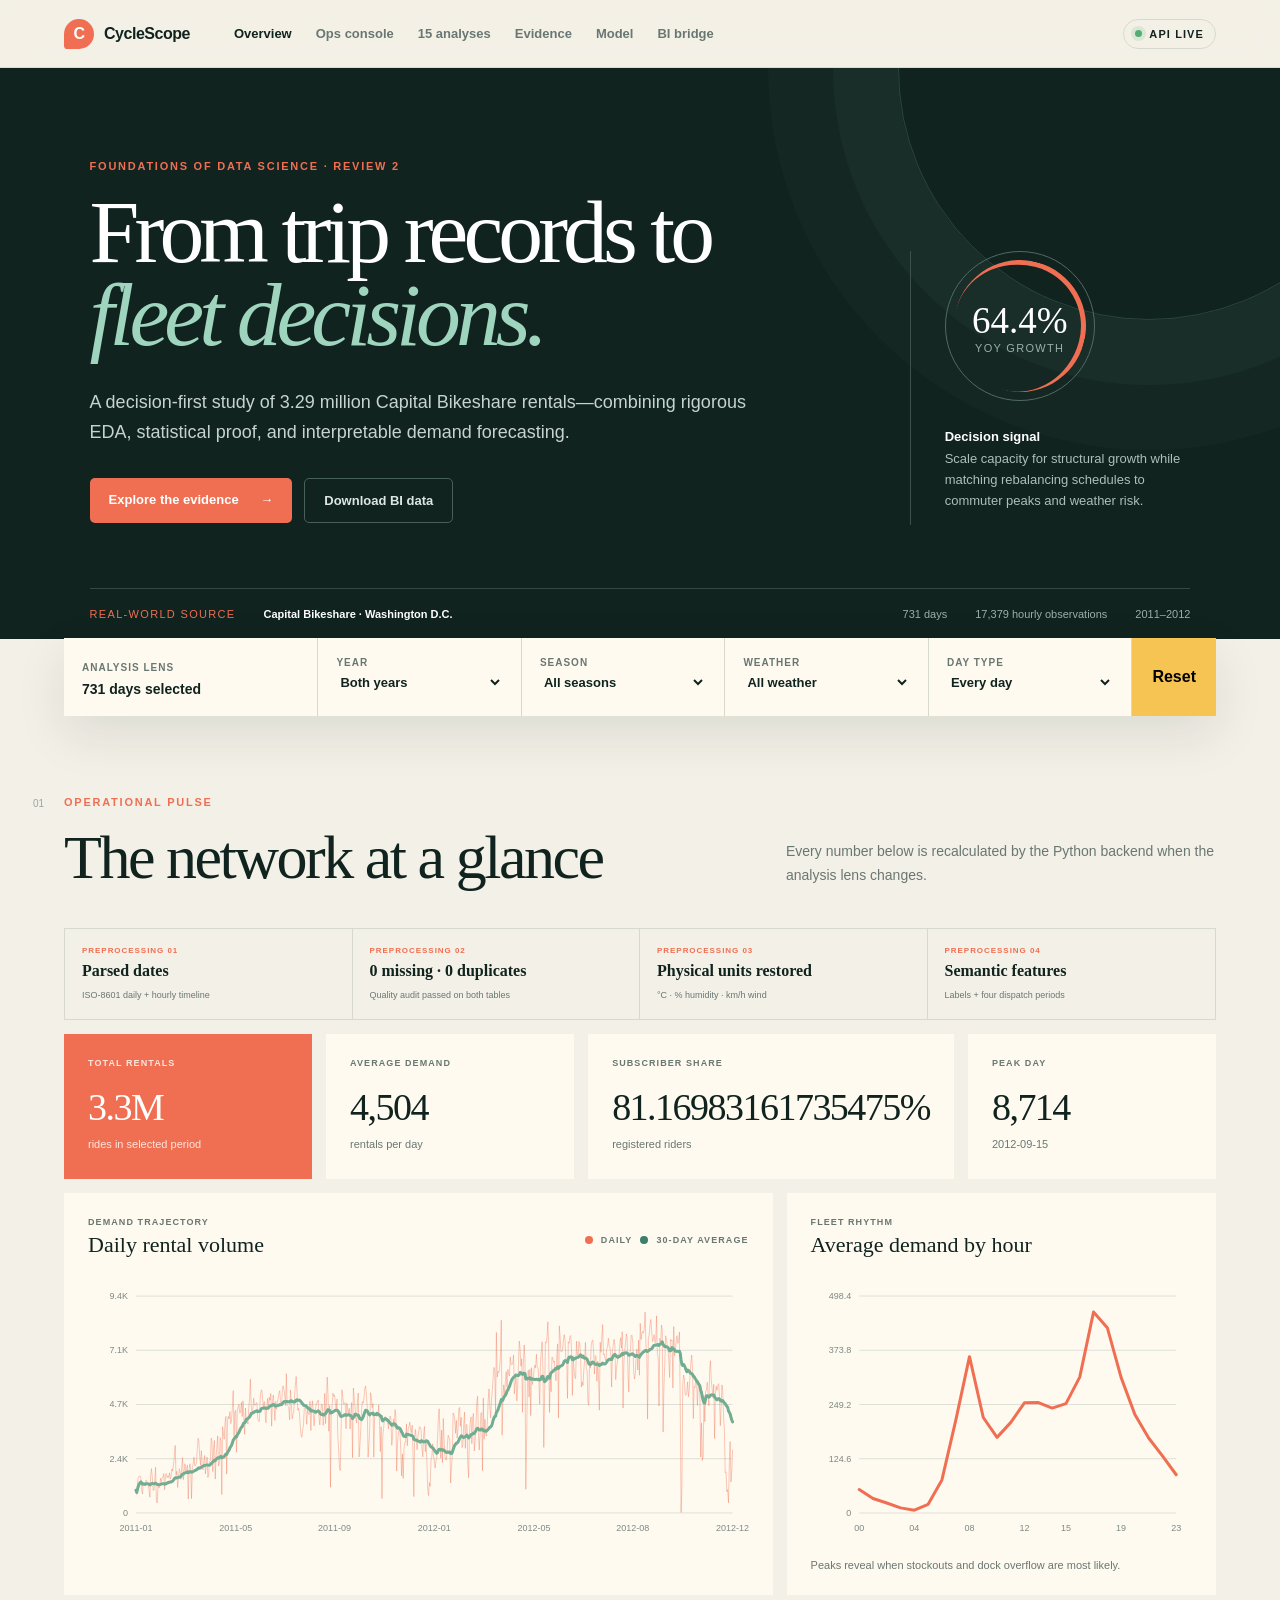
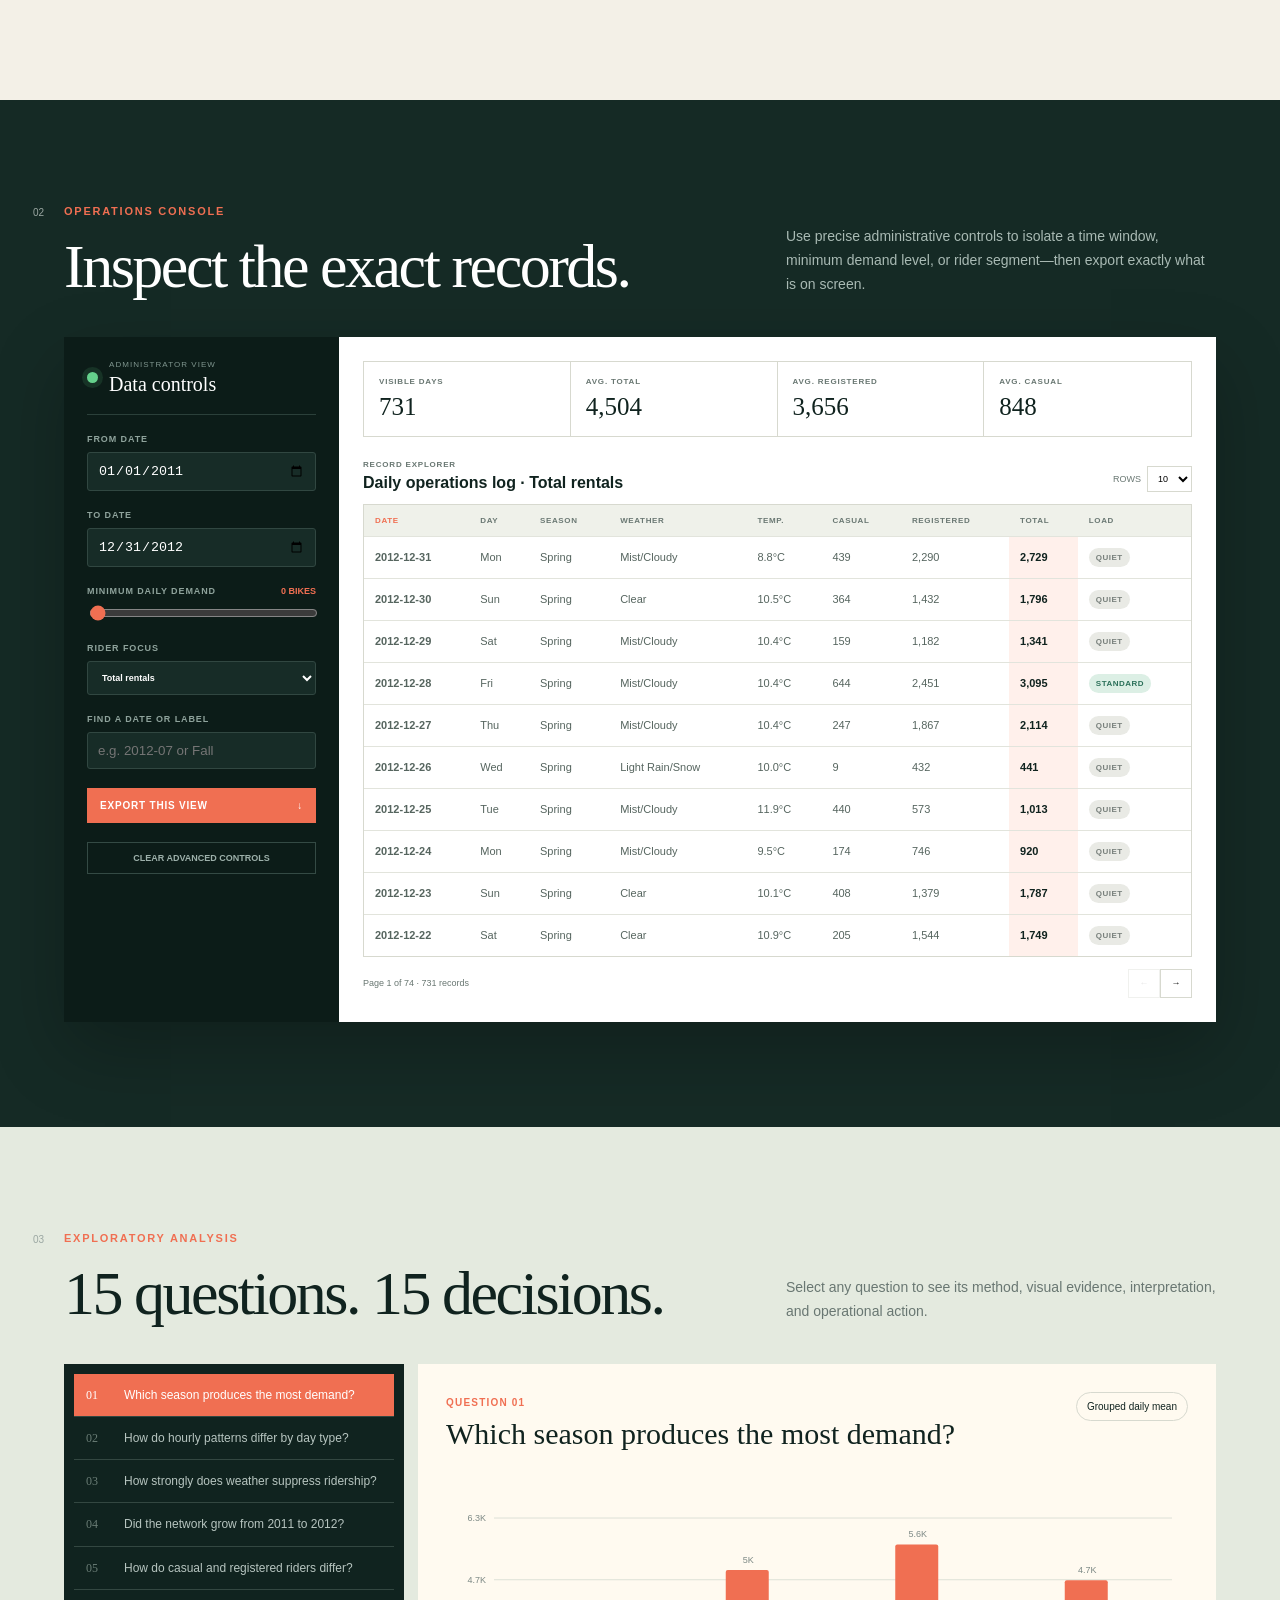
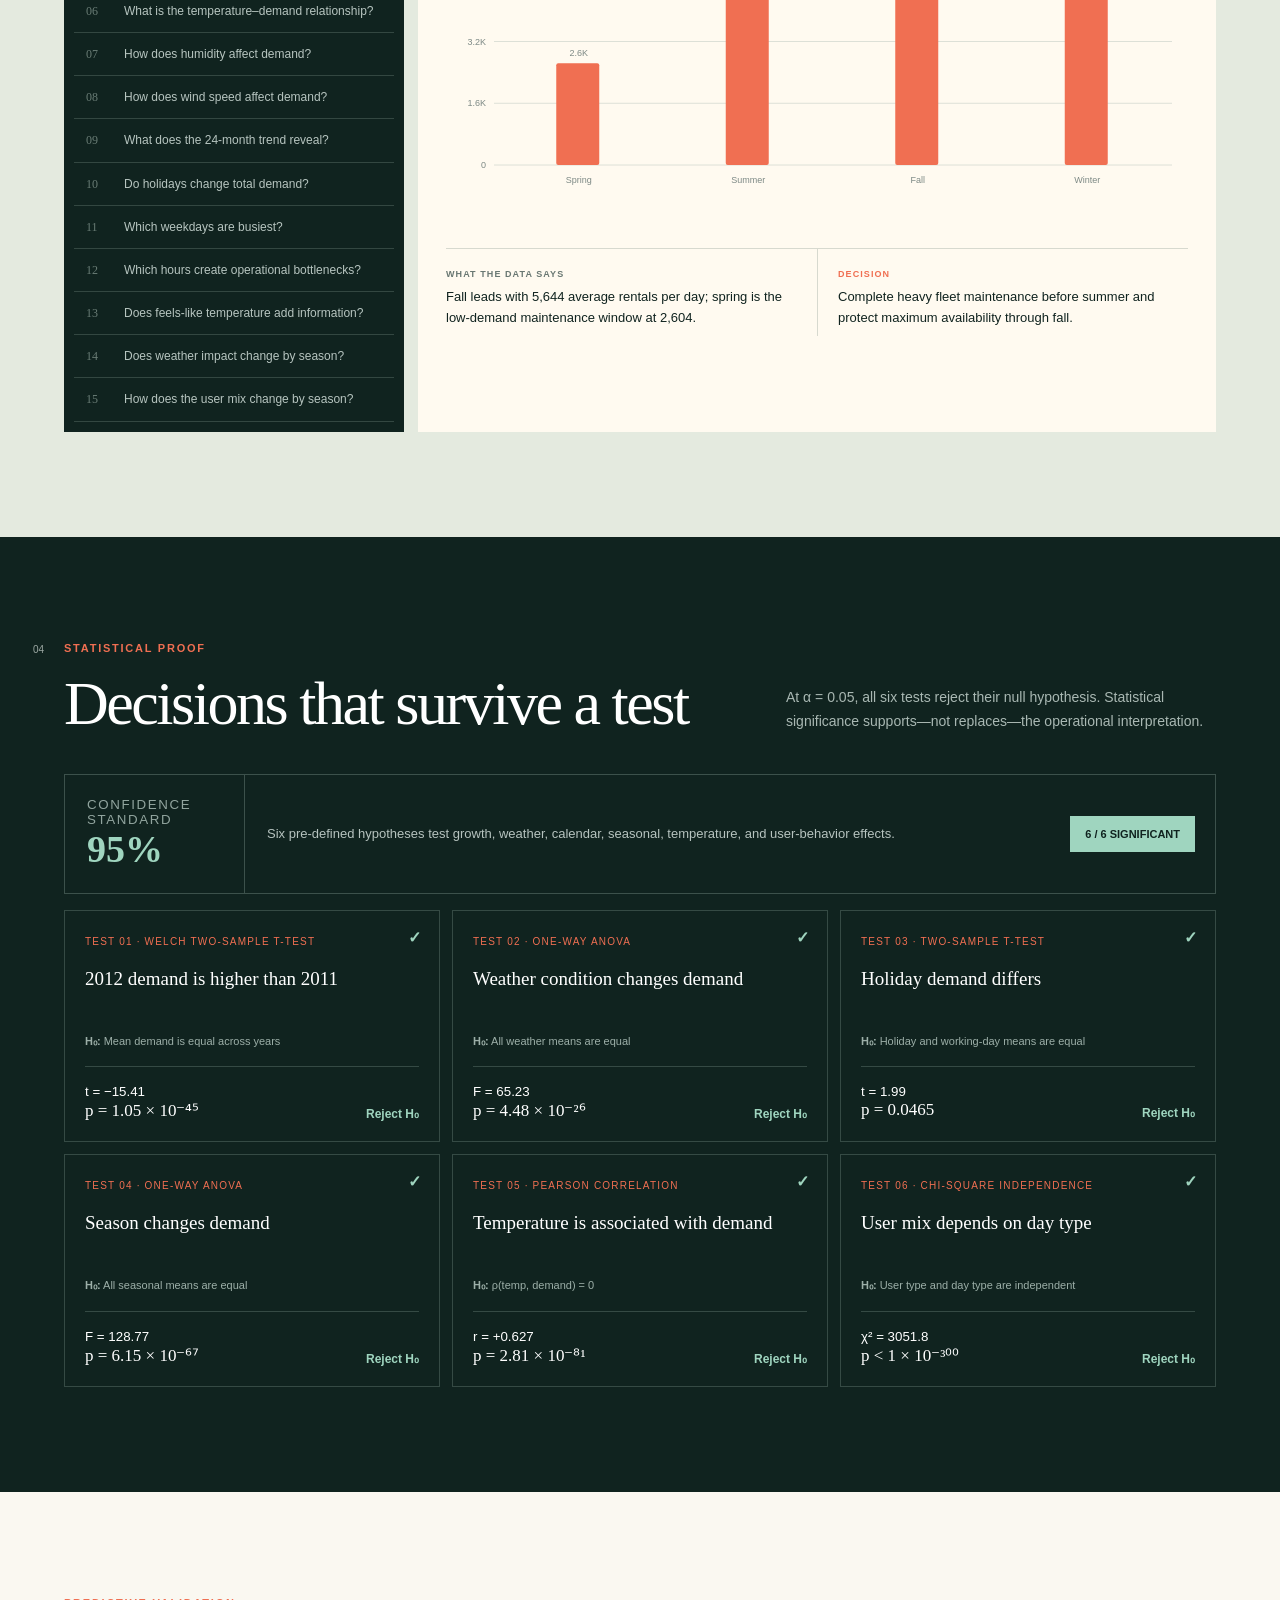
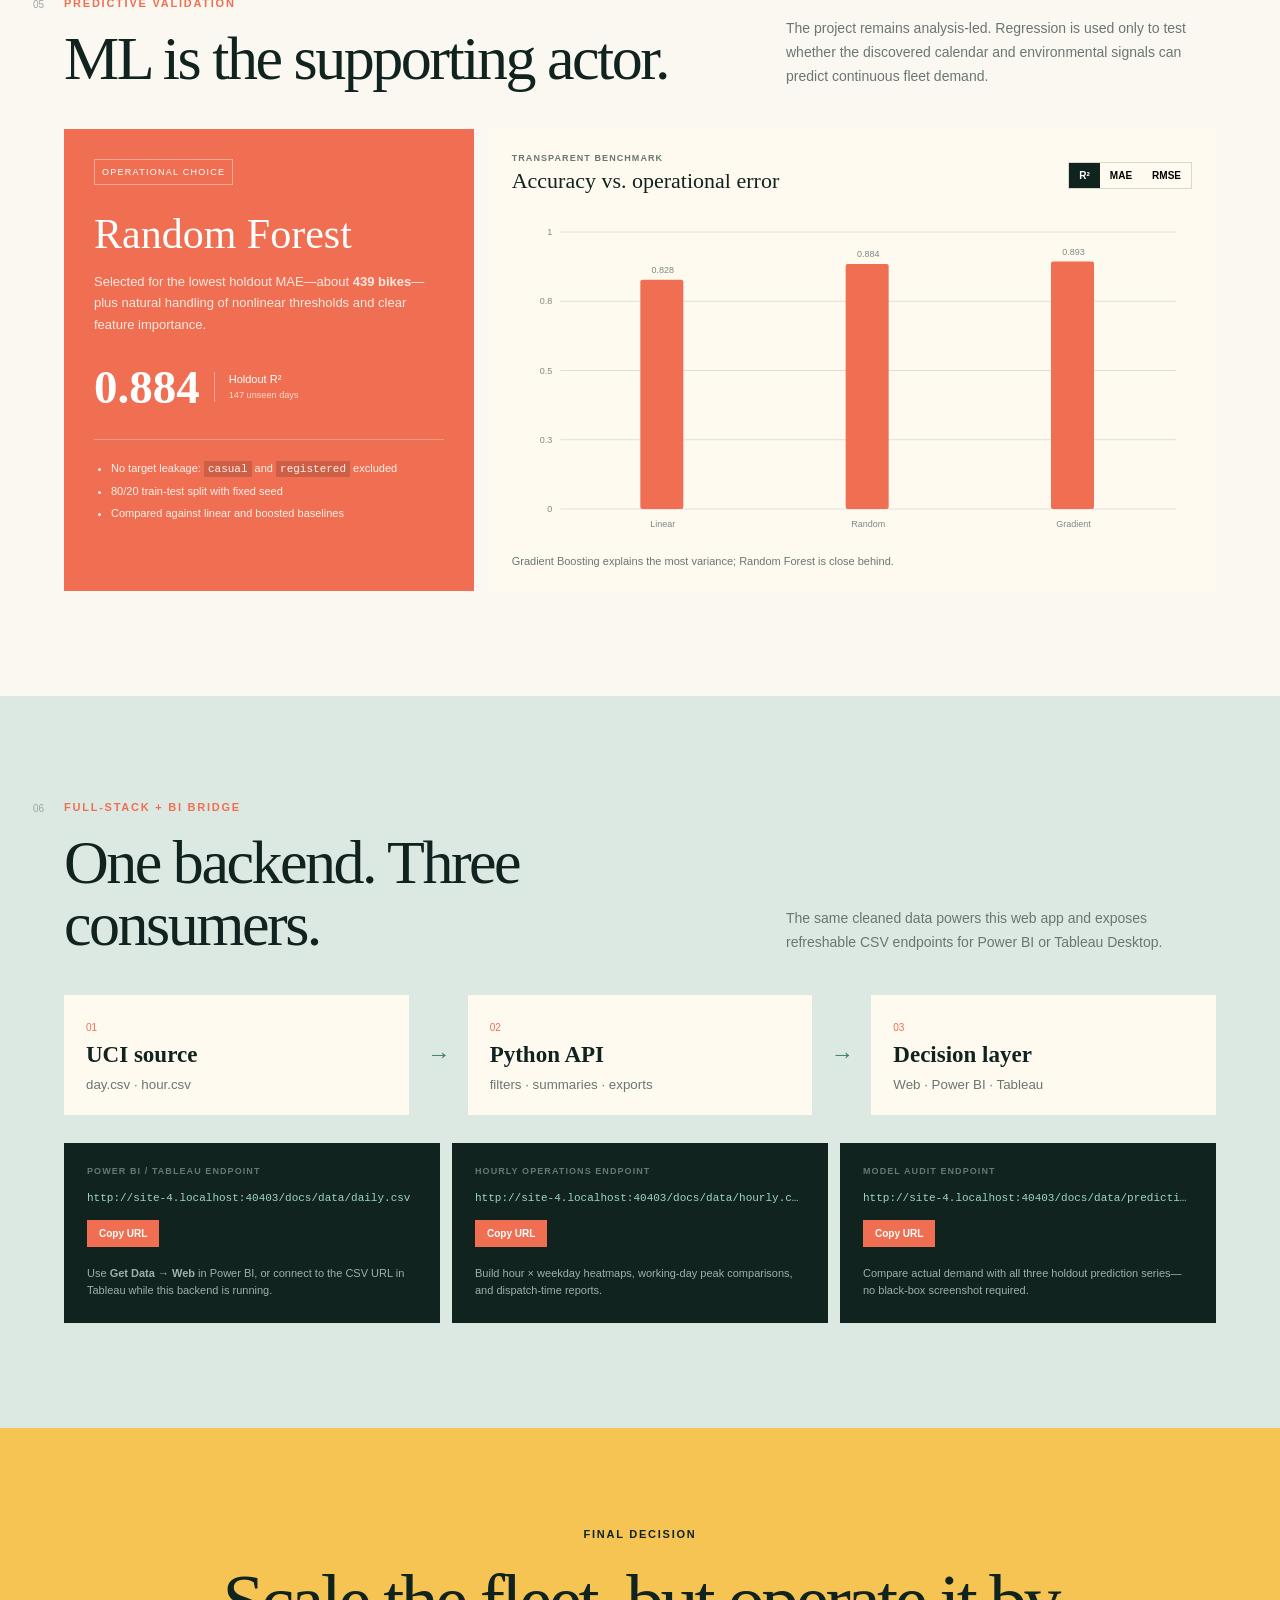
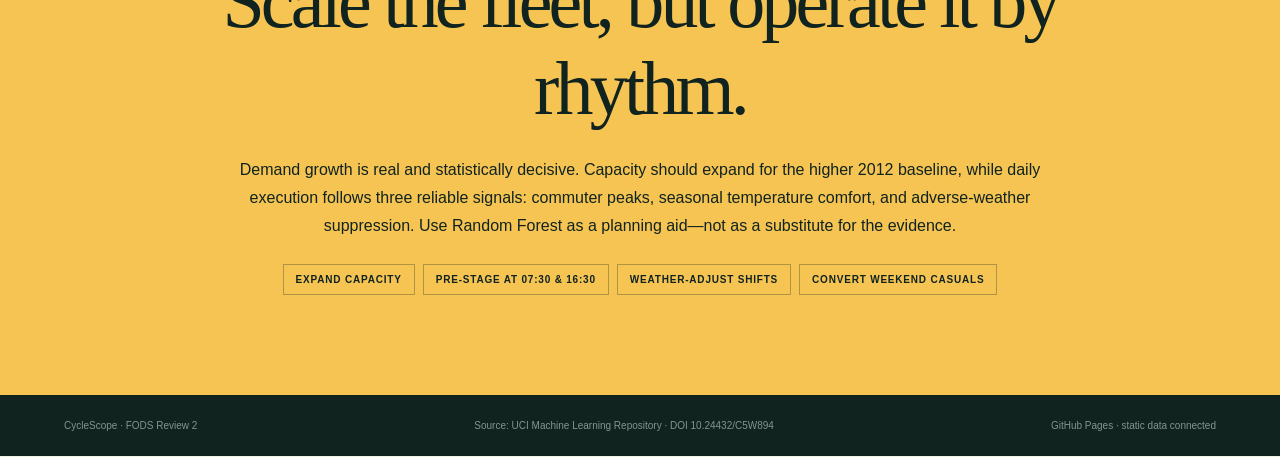
==== docs/index.html @ faa104fd "Add interactive Review 2 analytics dashboard" ====
<!doctype html>
<html lang="en">
<head>
  <meta charset="utf-8">
  <meta name="deployment-mode" content="static">
  <meta name="viewport" content="width=device-width, initial-scale=1">
  <meta name="description" content="Interactive Capital Bikeshare demand case study with EDA, hypothesis tests, ML validation, and BI exports.">
  <title>CycleScope — Bike Demand Intelligence</title>
  <link rel="stylesheet" href="/styles.css">
</head>
<body>
  <header class="topbar">
    <a class="brand" href="#overview" aria-label="CycleScope home"><span class="brand-mark">C</span><span>CycleScope</span></a>
    <nav aria-label="Main navigation">
      <a class="active" href="#overview">Overview</a><a href="#admin">Ops console</a><a href="#analysis">15 analyses</a><a href="#evidence">Evidence</a><a href="#model">Model</a><a href="#bi">BI bridge</a>
    </nav>
    <span class="live-pill"><i></i> API live</span>
  </header>

  <main>
    <section class="hero" id="overview">
      <div class="eyebrow">Foundations of Data Science · Review 2</div>
      <div class="hero-grid">
        <div>
          <h1>From trip records to <em>fleet decisions.</em></h1>
          <p class="lede">A decision-first study of 3.29 million Capital Bikeshare rentals—combining rigorous EDA, statistical proof, and interpretable demand forecasting.</p>
          <div class="hero-actions"><a class="button primary" href="#analysis">Explore the evidence <span>→</span></a><a class="button ghost" id="download-bi" href="/api/bi/daily.csv">Download BI data</a></div>
        </div>
        <div class="hero-proof">
          <div class="proof-ring"><span>64.4%</span><small>YoY growth</small></div>
          <p><b>Decision signal</b><br>Scale capacity for structural growth while matching rebalancing schedules to commuter peaks and weather risk.</p>
        </div>
      </div>
      <div class="source-strip"><span>Real-world source</span><b>Capital Bikeshare · Washington D.C.</b><span>731 days</span><span>17,379 hourly observations</span><span>2011–2012</span></div>
    </section>

    <section class="filter-dock" aria-label="Dashboard filters">
      <div><span class="dock-label">Analysis lens</span><b id="filter-status">All 731 days</b></div>
      <label>Year<select id="year-filter"><option value="all">Both years</option><option>2011</option><option>2012</option></select></label>
      <label>Season<select id="season-filter"><option value="all">All seasons</option><option>Spring</option><option>Summer</option><option>Fall</option><option>Winter</option></select></label>
      <label>Weather<select id="weather-filter"><option value="all">All weather</option><option>Clear</option><option>Mist/Cloudy</option><option>Light Rain/Snow</option></select></label>
      <label>Day type<select id="day-filter"><option value="all">Every day</option><option value="working">Working days</option><option value="off">Weekend / holiday</option></select></label>
      <button class="reset" id="reset-filters">Reset</button>
    </section>

    <section class="section overview-section">
      <div class="section-heading"><div><span class="section-no">01</span><p class="eyebrow">Operational pulse</p><h2>The network at a glance</h2></div><p>Every number below is recalculated by the Python backend when the analysis lens changes.</p></div>
      <div class="quality-strip" aria-label="Preprocessing and data quality">
        <div><span>Preprocessing 01</span><b>Parsed dates</b><small>ISO-8601 daily + hourly timeline</small></div>
        <div><span>Preprocessing 02</span><b>0 missing · 0 duplicates</b><small>Quality audit passed on both tables</small></div>
        <div><span>Preprocessing 03</span><b>Physical units restored</b><small>°C · % humidity · km/h wind</small></div>
        <div><span>Preprocessing 04</span><b>Semantic features</b><small>Labels + four dispatch periods</small></div>
      </div>
      <div class="kpi-grid">
        <article class="kpi accent"><span>Total rentals</span><strong id="kpi-total">—</strong><small>rides in selected period</small></article>
        <article class="kpi"><span>Average demand</span><strong id="kpi-average">—</strong><small>rentals per day</small></article>
        <article class="kpi"><span>Subscriber share</span><strong id="kpi-share">—</strong><small>registered riders</small></article>
        <article class="kpi"><span>Peak day</span><strong id="kpi-peak">—</strong><small id="kpi-peak-date">highest observed volume</small></article>
      </div>
      <div class="chart-grid">
        <article class="panel wide"><div class="panel-head"><div><span>Demand trajectory</span><h3>Daily rental volume</h3></div><span class="legend"><i class="coral"></i> Daily <i class="mint"></i> 30-day average</span></div><div class="chart" id="trend-chart"></div></article>
        <article class="panel"><div class="panel-head"><div><span>Fleet rhythm</span><h3>Average demand by hour</h3></div></div><div class="chart" id="hour-chart"></div><p class="chart-note">Peaks reveal when stockouts and dock overflow are most likely.</p></article>
      </div>
    </section>

    <section class="section admin-section" id="admin">
      <div class="section-heading"><div><span class="section-no">02</span><p class="eyebrow">Operations console</p><h2>Inspect the exact records.</h2></div><p>Use precise administrative controls to isolate a time window, minimum demand level, or rider segment—then export exactly what is on screen.</p></div>
      <div class="admin-shell">
        <aside class="admin-controls">
          <div class="console-title"><span class="console-dot"></span><div><small>Administrator view</small><b>Data controls</b></div></div>
          <label>From date<input type="date" id="date-from" min="2011-01-01" max="2012-12-31" value="2011-01-01"></label>
          <label>To date<input type="date" id="date-to" min="2011-01-01" max="2012-12-31" value="2012-12-31"></label>
          <label>Minimum daily demand <output id="demand-output">0 bikes</output><input type="range" id="demand-min" min="0" max="8500" step="250" value="0"></label>
          <label>Rider focus<select id="rider-focus"><option value="cnt">Total rentals</option><option value="registered">Registered riders</option><option value="casual">Casual riders</option></select></label>
          <label>Find a date or label<input type="search" id="record-search" placeholder="e.g. 2012-07 or Fall"></label>
          <a class="admin-export" id="admin-export" href="/api/bi/daily.csv">Export this view <span>↓</span></a>
          <button class="clear-advanced" id="clear-advanced">Clear advanced controls</button>
        </aside>
        <div class="admin-data">
          <div class="admin-kpis">
            <div><span>Visible days</span><strong id="admin-days">—</strong></div>
            <div><span>Avg. total</span><strong id="admin-total">—</strong></div>
            <div><span>Avg. registered</span><strong id="admin-registered">—</strong></div>
            <div><span>Avg. casual</span><strong id="admin-casual">—</strong></div>
          </div>
          <div class="table-head"><div><span>Record explorer</span><b id="table-caption">Daily operations log</b></div><label>Rows<select id="page-size"><option>10</option><option>20</option><option>50</option></select></label></div>
          <div class="table-wrap"><table><thead><tr><th data-sort="dteday">Date</th><th data-sort="weekday_label">Day</th><th data-sort="season_label">Season</th><th data-sort="weather_label">Weather</th><th data-sort="temp_actual">Temp.</th><th data-sort="casual">Casual</th><th data-sort="registered">Registered</th><th data-sort="cnt">Total</th><th>Load</th></tr></thead><tbody id="records-body"></tbody></table></div>
          <div class="pagination"><span id="page-label">Page 1</span><div><button id="page-prev" aria-label="Previous page">←</button><button id="page-next" aria-label="Next page">→</button></div></div>
        </div>
      </div>
    </section>

    <section class="section analysis-section" id="analysis">
      <div class="section-heading"><div><span class="section-no">03</span><p class="eyebrow">Exploratory analysis</p><h2>15 questions. 15 decisions.</h2></div><p>Select any question to see its method, visual evidence, interpretation, and operational action.</p></div>
      <div class="analysis-workbench">
        <div class="question-list" id="question-list" role="tablist" aria-label="Analysis questions"></div>
        <article class="analysis-canvas">
          <div class="analysis-title"><div><span id="question-number">Question 01</span><h3 id="question-title">—</h3></div><span class="method-pill" id="question-method">Grouped mean</span></div>
          <div class="analysis-chart" id="analysis-chart"></div>
          <div class="interpretation-grid">
            <div><span>What the data says</span><p id="question-finding">—</p></div>
            <div class="decision"><span>Decision</span><p id="question-decision">—</p></div>
          </div>
        </article>
      </div>
    </section>

    <section class="section evidence-section" id="evidence">
      <div class="section-heading"><div><span class="section-no">04</span><p class="eyebrow">Statistical proof</p><h2>Decisions that survive a test</h2></div><p>At α = 0.05, all six tests reject their null hypothesis. Statistical significance supports—not replaces—the operational interpretation.</p></div>
      <div class="evidence-banner"><div><small>Confidence standard</small><strong>95%</strong></div><p>Six pre-defined hypotheses test growth, weather, calendar, seasonal, temperature, and user-behavior effects.</p><span>6 / 6 significant</span></div>
      <div class="test-grid" id="test-grid"></div>
    </section>

    <section class="section model-section" id="model">
      <div class="section-heading"><div><span class="section-no">05</span><p class="eyebrow">Predictive validation</p><h2>ML is the supporting actor.</h2></div><p>The project remains analysis-led. Regression is used only to test whether the discovered calendar and environmental signals can predict continuous fleet demand.</p></div>
      <div class="model-layout">
        <article class="model-choice"><span class="choice-tag">Operational choice</span><h3>Random Forest</h3><p>Selected for the lowest holdout MAE—about <b>439 bikes</b>—plus natural handling of nonlinear thresholds and clear feature importance.</p><div class="model-score"><strong>0.884</strong><span>Holdout R²<br><small>147 unseen days</small></span></div><ul><li>No target leakage: <code>casual</code> and <code>registered</code> excluded</li><li>80/20 train-test split with fixed seed</li><li>Compared against linear and boosted baselines</li></ul></article>
        <article class="panel model-panel"><div class="panel-head"><div><span>Transparent benchmark</span><h3>Accuracy vs. operational error</h3></div><div class="metric-switch"><button class="active" data-metric="r2">R²</button><button data-metric="mae">MAE</button><button data-metric="rmse">RMSE</button></div></div><div class="chart" id="model-chart"></div><p class="chart-note" id="model-note">Gradient Boosting has the highest R²; Random Forest wins on absolute bike-count error.</p></article>
      </div>
    </section>

    <section class="section bi-section" id="bi">
      <div class="section-heading"><div><span class="section-no">06</span><p class="eyebrow">Full-stack + BI bridge</p><h2>One backend. Three consumers.</h2></div><p>The same cleaned data powers this web app and exposes refreshable CSV endpoints for Power BI or Tableau Desktop.</p></div>
      <div class="pipeline" aria-label="Data pipeline"><div><span>01</span><b>UCI source</b><small>day.csv · hour.csv</small></div><i>→</i><div><span>02</span><b>Python API</b><small>filters · summaries · exports</small></div><i>→</i><div><span>03</span><b>Decision layer</b><small>Web · Power BI · Tableau</small></div></div>
      <div class="bi-grid">
        <article><span>Power BI / Tableau endpoint</span><code id="daily-url">http://127.0.0.1:8000/api/bi/daily.csv</code><button class="copy" data-copy="daily-url">Copy URL</button><p>Use <b>Get Data → Web</b> in Power BI, or connect to the CSV URL in Tableau while this backend is running.</p></article>
        <article><span>Hourly operations endpoint</span><code id="hourly-url">http://127.0.0.1:8000/api/bi/hourly.csv</code><button class="copy" data-copy="hourly-url">Copy URL</button><p>Build hour × weekday heatmaps, working-day peak comparisons, and dispatch-time reports.</p></article>
        <article><span>Model audit endpoint</span><code id="model-url">http://127.0.0.1:8000/api/bi/predictions.csv</code><button class="copy" data-copy="model-url">Copy URL</button><p>Compare actual demand with all three holdout prediction series—no black-box screenshot required.</p></article>
      </div>
    </section>

    <section class="conclusion">
      <p class="eyebrow">Final decision</p><h2>Scale the fleet, but operate it by rhythm.</h2><p>Demand growth is real and statistically decisive. Capacity should expand for the higher 2012 baseline, while daily execution follows three reliable signals: commuter peaks, seasonal temperature comfort, and adverse-weather suppression. Use Random Forest as a planning aid—not as a substitute for the evidence.</p><div><span>Expand capacity</span><span>Pre-stage at 07:30 & 16:30</span><span>Weather-adjust shifts</span><span>Convert weekend casuals</span></div>
    </section>
  </main>
  <footer><span>CycleScope · FODS Review 2</span><span>Source: UCI Machine Learning Repository · DOI 10.24432/C5W894</span><span id="footer-status">Backend connected</span></footer>
  <div class="toast" id="toast" role="status">Copied to clipboard</div>
  <script src="/app.js" defer></script>
</body>
</html>
---- styles.css ----
:root{--ink:#10231f;--paper:#f3f0e7;--cream:#fffaf0;--mint:#9fd5bf;--mint-dark:#397f69;--coral:#f06f52;--yellow:#f6c453;--muted:#697772;--line:#d7d9cf;--white:#fff;--shadow:0 18px 50px rgba(16,35,31,.10)}
*{box-sizing:border-box}html{scroll-behavior:smooth}body{margin:0;background:var(--paper);color:var(--ink);font-family:Inter,"Segoe UI",Arial,sans-serif}button,select{font:inherit}a{color:inherit;text-decoration:none}.topbar{height:68px;padding:0 clamp(20px,5vw,80px);display:flex;align-items:center;gap:44px;background:rgba(243,240,231,.92);backdrop-filter:blur(14px);position:sticky;top:0;z-index:30;border-bottom:1px solid rgba(16,35,31,.1)}.brand{display:flex;align-items:center;gap:10px;font-weight:800;letter-spacing:-.03em}.brand-mark{width:30px;height:30px;border-radius:50% 50% 50% 12%;background:var(--coral);color:#fff;display:grid;place-items:center}.topbar nav{display:flex;gap:24px;flex:1}.topbar nav a{font-size:13px;color:var(--muted);font-weight:650}.topbar nav a:hover,.topbar nav a.active{color:var(--ink)}.live-pill{display:flex;align-items:center;gap:7px;padding:8px 11px;border:1px solid var(--line);border-radius:999px;font-size:11px;text-transform:uppercase;letter-spacing:.1em;font-weight:800}.live-pill i{width:7px;height:7px;border-radius:50%;background:#53ad72;box-shadow:0 0 0 4px rgba(83,173,114,.15)}
.hero{background:var(--ink);color:#fff;padding:92px clamp(24px,7vw,110px) 0;overflow:hidden;position:relative}.hero:after{content:"";position:absolute;width:500px;height:500px;border:1px solid rgba(159,213,191,.18);border-radius:50%;right:-120px;top:-250px;box-shadow:0 0 0 65px rgba(159,213,191,.035),0 0 0 130px rgba(159,213,191,.025)}.eyebrow{text-transform:uppercase;letter-spacing:.16em;font-size:11px;font-weight:850;color:var(--coral);margin:0 0 18px}.hero-grid{display:grid;grid-template-columns:minmax(0,1.45fr) minmax(280px,.55fr);gap:80px;align-items:end;position:relative;z-index:1}.hero h1{font-family:Georgia,serif;font-weight:400;font-size:clamp(49px,7vw,92px);line-height:.93;letter-spacing:-.055em;max-width:850px;margin:0}.hero h1 em{color:var(--mint);font-weight:400}.lede{font-size:18px;line-height:1.7;color:#c7d3ce;max-width:680px;margin:30px 0}.hero-actions{display:flex;gap:12px;margin-bottom:65px}.button{padding:14px 19px;border-radius:5px;font-size:13px;font-weight:800}.button.primary{background:var(--coral);color:#fff}.button.primary span{margin-left:18px}.button.ghost{border:1px solid #47605a;color:#dce7e3}.hero-proof{border-left:1px solid #3c514c;padding-left:34px;margin-bottom:63px}.proof-ring{width:150px;height:150px;border-radius:50%;border:1px solid #526a63;display:grid;place-content:center;text-align:center;margin-bottom:25px;position:relative}.proof-ring:after{content:"";inset:8px;position:absolute;border-radius:50%;border-top:5px solid var(--coral);border-right:5px solid var(--coral);transform:rotate(15deg)}.proof-ring span{font-family:Georgia,serif;font-size:37px}.proof-ring small{color:#9bb0a9;font-size:11px;text-transform:uppercase;letter-spacing:.12em}.hero-proof p{font-size:13px;color:#aebeb8;line-height:1.65}.hero-proof b{color:#fff}.source-strip{display:flex;gap:28px;align-items:center;padding:19px 0;border-top:1px solid #344943;font-size:11px;position:relative;z-index:2;color:#9eafa9}.source-strip span:first-child{text-transform:uppercase;letter-spacing:.12em;color:var(--coral)}.source-strip b{color:#fff;margin-right:auto}
.filter-dock{margin:-1px clamp(20px,5vw,80px) 0;display:grid;grid-template-columns:1.25fr repeat(4,1fr) auto;background:var(--cream);box-shadow:var(--shadow);position:relative;z-index:5}.filter-dock>div,.filter-dock label{padding:19px 18px;border-right:1px solid var(--line)}.dock-label,.filter-dock label{font-size:10px;text-transform:uppercase;letter-spacing:.1em;color:var(--muted);font-weight:800}.filter-dock b{display:block;margin-top:6px;font-size:14px}.filter-dock select{display:block;width:100%;border:0;background:transparent;color:var(--ink);font-size:13px;font-weight:700;margin-top:6px;outline:0}.reset{border:0;background:var(--yellow);padding:0 20px;font-weight:800;cursor:pointer}
.section{padding:105px clamp(20px,5vw,80px)}.section-heading{display:flex;align-items:flex-end;justify-content:space-between;gap:30px;margin-bottom:40px}.section-heading>div{position:relative}.section-heading h2{font-family:Georgia,serif;font-weight:400;font-size:clamp(38px,5vw,62px);letter-spacing:-.04em;line-height:1;margin:0}.section-heading>p{max-width:430px;color:var(--muted);font-size:14px;line-height:1.7;margin:0}.section-no{position:absolute;left:-31px;top:2px;font-size:10px;color:#9ba7a2}.overview-section{padding-top:80px}.kpi-grid{display:grid;grid-template-columns:repeat(4,1fr);gap:14px;margin-bottom:14px}.kpi{background:var(--cream);padding:23px;border:1px solid transparent;min-height:145px}.kpi.accent{background:var(--coral);color:#fff}.kpi span,.panel-head span,.interpretation-grid span,.bi-grid article>span{display:block;text-transform:uppercase;letter-spacing:.12em;font-size:9px;font-weight:850;color:var(--muted)}.kpi.accent span,.kpi.accent small{color:#ffe5dd}.kpi strong{display:block;font-family:Georgia,serif;font-size:38px;font-weight:400;letter-spacing:-.04em;margin:17px 0 5px}.kpi small{font-size:11px;color:var(--muted)}.chart-grid{display:grid;grid-template-columns:1.65fr 1fr;gap:14px}.panel{background:var(--cream);padding:24px;min-width:0}.panel-head{display:flex;align-items:center;justify-content:space-between;gap:20px}.panel h3{font-family:Georgia,serif;font-size:22px;font-weight:400;margin:5px 0}.legend{display:flex!important;gap:8px;align-items:center!important;color:var(--muted)}.legend i{width:8px;height:8px;border-radius:50%;display:inline-block}.legend i.coral{background:var(--coral)}.legend i.mint{background:var(--mint-dark)}.chart{height:270px;margin-top:18px}.chart svg,.analysis-chart svg{width:100%;height:100%;overflow:visible}.chart-note{font-size:11px;color:var(--muted);margin:8px 0 0}.axis-text{font-size:9px;fill:#7d8985}.grid-line{stroke:#dde0d7;stroke-width:1}.tip-target{cursor:crosshair}.empty{height:100%;display:grid;place-items:center;color:var(--muted);font-size:13px}
.analysis-section{background:#e4eadf}.analysis-workbench{display:grid;grid-template-columns:340px 1fr;gap:14px}.question-list{background:var(--ink);padding:10px;max-height:690px;overflow:auto}.question-button{width:100%;display:grid;grid-template-columns:30px 1fr;gap:8px;text-align:left;padding:13px 12px;background:transparent;color:#b7c5c0;border:0;border-bottom:1px solid #334741;cursor:pointer;font-size:12px;line-height:1.35}.question-button span{font-family:Georgia,serif;color:#697c75}.question-button.active{background:var(--coral);color:#fff}.question-button.active span{color:#fff}.analysis-canvas{background:var(--cream);padding:28px;min-width:0}.analysis-title{display:flex;justify-content:space-between;gap:20px;align-items:start}.analysis-title>div>span{color:var(--coral);font-size:10px;font-weight:850;text-transform:uppercase;letter-spacing:.12em}.analysis-title h3{font-family:Georgia,serif;font-size:30px;font-weight:400;margin:7px 0;max-width:600px}.method-pill{font-size:10px;border:1px solid var(--line);padding:8px 10px;border-radius:999px;white-space:nowrap}.analysis-chart{height:350px;margin:20px 0}.interpretation-grid{display:grid;grid-template-columns:1fr 1fr;border-top:1px solid var(--line)}.interpretation-grid>div{padding:20px 20px 0 0}.interpretation-grid .decision{border-left:1px solid var(--line);padding-left:20px}.interpretation-grid p{font-size:13px;line-height:1.6;margin:8px 0}.interpretation-grid .decision span{color:var(--coral)}
.evidence-section{background:var(--ink);color:#fff}.evidence-section .section-heading>p{color:#a9b8b3}.evidence-banner{border:1px solid #3c514b;display:grid;grid-template-columns:180px 1fr auto;align-items:center;margin-bottom:16px}.evidence-banner>div{padding:22px;border-right:1px solid #3c514b}.evidence-banner small{display:block;color:#91a49e;text-transform:uppercase;letter-spacing:.12em}.evidence-banner strong{font-family:Georgia,serif;font-size:38px;color:var(--mint)}.evidence-banner p{padding:0 22px;color:#b6c3bf;font-size:13px}.evidence-banner>span{background:var(--mint);color:var(--ink);padding:12px 15px;margin-right:20px;font-size:11px;font-weight:900;text-transform:uppercase}.test-grid{display:grid;grid-template-columns:repeat(3,1fr);gap:12px}.test-card{border:1px solid #354a44;padding:20px;position:relative}.test-card .test-no{color:var(--coral);font-size:10px;text-transform:uppercase;letter-spacing:.12em}.test-card h3{font-family:Georgia,serif;font-weight:400;font-size:19px;min-height:46px}.test-card p{font-size:11px;color:#9cafa8;line-height:1.5}.test-result{display:flex;justify-content:space-between;align-items:end;border-top:1px solid #354a44;padding-top:15px;margin-top:17px}.test-result b{color:var(--mint);font-size:12px}.test-result span{font-family:Georgia,serif;font-size:17px}.test-card:after{content:"✓";position:absolute;right:18px;top:17px;color:var(--mint);font-weight:900}
.model-section{background:#faf8f1}.model-layout{display:grid;grid-template-columns:.72fr 1.28fr;gap:14px}.model-choice{background:var(--coral);color:#fff;padding:30px}.choice-tag{display:inline-block;text-transform:uppercase;font-size:9px;letter-spacing:.14em;border:1px solid rgba(255,255,255,.4);padding:7px}.model-choice h3{font-family:Georgia,serif;font-size:42px;font-weight:400;margin:25px 0 10px}.model-choice p{font-size:13px;line-height:1.65;color:#ffe8e0}.model-score{display:flex;gap:14px;align-items:center;margin:25px 0}.model-score strong{font-family:Georgia,serif;font-size:47px}.model-score span{font-size:11px;line-height:1.4;border-left:1px solid rgba(255,255,255,.4);padding-left:14px}.model-score small{color:#ffd9ce}.model-choice ul{padding:17px 0 0 17px;border-top:1px solid rgba(255,255,255,.28);font-size:11px;line-height:2;color:#fff0eb}.model-choice code{background:rgba(0,0,0,.15);padding:2px 4px}.metric-switch{display:flex;border:1px solid var(--line)}.metric-switch button{border:0;background:transparent;padding:7px 10px;font-size:10px;font-weight:800;cursor:pointer}.metric-switch button.active{background:var(--ink);color:#fff}.model-panel .chart{height:330px}
.bi-section{background:#dce8e2}.pipeline{display:grid;grid-template-columns:1fr auto 1fr auto 1fr;gap:18px;align-items:center;margin:10px 0 28px}.pipeline>div{background:var(--cream);padding:22px}.pipeline span{color:var(--coral);font-size:10px}.pipeline b{display:block;font-family:Georgia,serif;font-size:23px;margin:7px 0}.pipeline small{color:var(--muted)}.pipeline i{font-size:23px;color:var(--mint-dark)}.bi-grid{display:grid;grid-template-columns:repeat(3,1fr);gap:12px}.bi-grid article{background:var(--ink);color:#fff;padding:23px;min-width:0}.bi-grid code{display:block;color:var(--mint);font-size:11px;white-space:nowrap;overflow:hidden;text-overflow:ellipsis;padding:16px 0}.bi-grid .copy{background:var(--coral);border:0;color:#fff;padding:8px 12px;font-size:10px;font-weight:850;cursor:pointer}.bi-grid p{color:#9fb0aa;font-size:11px;line-height:1.6;margin:18px 0 0}.conclusion{padding:100px max(24px,12vw);text-align:center;background:var(--yellow)}.conclusion .eyebrow{color:var(--ink)}.conclusion h2{font-family:Georgia,serif;font-size:clamp(45px,6vw,76px);font-weight:400;letter-spacing:-.05em;margin:0}.conclusion>p:not(.eyebrow){max-width:850px;margin:24px auto;font-size:16px;line-height:1.75}.conclusion div{display:flex;justify-content:center;gap:8px;flex-wrap:wrap}.conclusion div span{border:1px solid rgba(16,35,31,.3);padding:9px 12px;font-size:10px;text-transform:uppercase;font-weight:850;letter-spacing:.08em}footer{background:var(--ink);color:#82968f;padding:25px clamp(20px,5vw,80px);display:flex;justify-content:space-between;font-size:10px}.toast{position:fixed;right:24px;bottom:24px;background:var(--ink);color:#fff;padding:13px 18px;font-size:12px;opacity:0;transform:translateY(10px);transition:.2s;z-index:50}.toast.show{opacity:1;transform:none}
@media(max-width:950px){.topbar nav{display:none}.live-pill{margin-left:auto}.hero-grid,.analysis-workbench,.model-layout{grid-template-columns:1fr}.hero-proof{display:flex;gap:25px;align-items:center}.proof-ring{flex:none}.filter-dock{grid-template-columns:repeat(2,1fr)}.filter-dock>div{grid-column:1/-1}.kpi-grid{grid-template-columns:repeat(2,1fr)}.chart-grid{grid-template-columns:1fr}.question-list{display:flex;overflow:auto;max-height:none}.question-button{min-width:230px}.test-grid,.bi-grid{grid-template-columns:repeat(2,1fr)}}
@media(max-width:620px){.hero{padding-top:65px}.hero-grid{gap:20px}.hero h1{font-size:50px}.hero-proof{display:none}.source-strip{flex-wrap:wrap}.source-strip b{width:100%}.filter-dock{margin:0;grid-template-columns:1fr 1fr}.filter-dock label{padding:14px}.section{padding:75px 18px}.section-heading{display:block}.section-heading>p{margin-top:18px}.section-no{display:none}.kpi-grid,.test-grid,.bi-grid{grid-template-columns:1fr}.chart{height:230px}.analysis-canvas{padding:20px}.analysis-title{display:block}.analysis-chart{height:280px}.interpretation-grid{grid-template-columns:1fr}.interpretation-grid .decision{border-left:0;padding-left:0}.evidence-banner{grid-template-columns:1fr}.evidence-banner>span{margin:15px}.pipeline{grid-template-columns:1fr}.pipeline i{transform:rotate(90deg);text-align:center}footer{flex-direction:column;gap:8px}}
.quality-strip{display:grid;grid-template-columns:repeat(4,1fr);border:1px solid var(--line);margin-bottom:14px}.quality-strip>div{padding:17px;border-right:1px solid var(--line)}.quality-strip>div:last-child{border-right:0}.quality-strip span{display:block;font-size:8px;text-transform:uppercase;letter-spacing:.12em;color:var(--coral);font-weight:900}.quality-strip b{display:block;font-family:Georgia,serif;font-size:16px;margin:7px 0 4px}.quality-strip small{font-size:9px;color:var(--muted)}
@media(max-width:950px){.quality-strip{grid-template-columns:repeat(2,1fr)}}
@media(max-width:620px){.quality-strip{grid-template-columns:1fr}.quality-strip>div{border-right:0;border-bottom:1px solid var(--line)}}
.admin-section{background:#152a25;color:#fff}.admin-section .section-heading>p{color:#a9bab4}.admin-shell{display:grid;grid-template-columns:275px minmax(0,1fr);background:#fff;color:var(--ink);box-shadow:0 28px 70px rgba(0,0,0,.24)}.admin-controls{background:#0c1c18;color:#fff;padding:23px;display:flex;flex-direction:column;gap:19px}.console-title{display:flex;align-items:center;gap:11px;border-bottom:1px solid #2b403a;padding-bottom:18px}.console-dot{width:11px;height:11px;border-radius:50%;background:#65d18c;box-shadow:0 0 0 5px rgba(101,209,140,.12)}.console-title small{display:block;color:#7f958e;text-transform:uppercase;letter-spacing:.13em;font-size:8px}.console-title b{display:block;margin-top:4px;font-family:Georgia,serif;font-size:20px;font-weight:400}.admin-controls label{font-size:9px;text-transform:uppercase;letter-spacing:.1em;color:#8fa39c;font-weight:800}.admin-controls input,.admin-controls select{display:block;width:100%;margin-top:8px;background:#172c27;color:#fff;border:1px solid #314741;border-radius:3px;padding:10px;outline:0}.admin-controls input:focus,.admin-controls select:focus{border-color:var(--mint)}.admin-controls input[type=range]{padding:0;accent-color:var(--coral)}.admin-controls output{float:right;color:var(--coral);letter-spacing:0}.admin-export{background:var(--coral);padding:12px 13px;font-size:10px;font-weight:900;text-transform:uppercase;letter-spacing:.08em;display:flex;justify-content:space-between}.clear-advanced{background:transparent;border:1px solid #344a44;color:#9db0aa;padding:10px;font-size:9px;text-transform:uppercase;font-weight:800;cursor:pointer}.admin-data{padding:24px;min-width:0}.admin-kpis{display:grid;grid-template-columns:repeat(4,1fr);border:1px solid var(--line)}.admin-kpis>div{padding:15px;border-right:1px solid var(--line)}.admin-kpis>div:last-child{border-right:0}.admin-kpis span,.table-head span{display:block;text-transform:uppercase;letter-spacing:.1em;font-size:8px;color:var(--muted);font-weight:900}.admin-kpis strong{display:block;font-family:Georgia,serif;font-size:25px;font-weight:400;margin-top:7px}.table-head{display:flex;justify-content:space-between;align-items:end;padding:23px 0 12px}.table-head b{display:block;margin-top:5px}.table-head label{font-size:9px;text-transform:uppercase;color:var(--muted)}.table-head select{margin-left:6px;border:1px solid var(--line);background:#fff;padding:6px}.table-wrap{overflow:auto;border:1px solid var(--line)}table{width:100%;border-collapse:collapse;white-space:nowrap;font-size:11px}th{text-align:left;background:#eff1ea;color:#6a7873;text-transform:uppercase;font-size:8px;letter-spacing:.08em;padding:11px;cursor:pointer}th.sorted{color:var(--coral)}td{padding:11px;border-top:1px solid #e2e4dc;color:#56655f}tbody tr:hover{background:#fff9ed}td.focus-col{background:#fff0eb;color:var(--ink)}.load{display:inline-block;padding:5px 7px;border-radius:99px;font-size:8px;text-transform:uppercase;font-weight:900;letter-spacing:.06em}.load.surge{background:#ffe0d8;color:#b9452d}.load.normal{background:#dcefe5;color:#2c715a}.load.quiet{background:#e9eae5;color:#78807c}.no-records{text-align:center;padding:35px}.pagination{display:flex;align-items:center;justify-content:space-between;padding-top:12px;font-size:9px;color:var(--muted)}.pagination button{border:1px solid var(--line);background:#fff;width:32px;height:29px;cursor:pointer}.pagination button:disabled{opacity:.35;cursor:not-allowed}
@media(max-width:950px){.admin-shell{grid-template-columns:1fr}.admin-controls{display:grid;grid-template-columns:repeat(2,1fr)}.console-title,.admin-export,.clear-advanced{grid-column:1/-1}}
@media(max-width:620px){.admin-controls{grid-template-columns:1fr}.admin-kpis{grid-template-columns:repeat(2,1fr)}.admin-kpis>div:nth-child(2){border-right:0}.admin-data{padding:15px}}
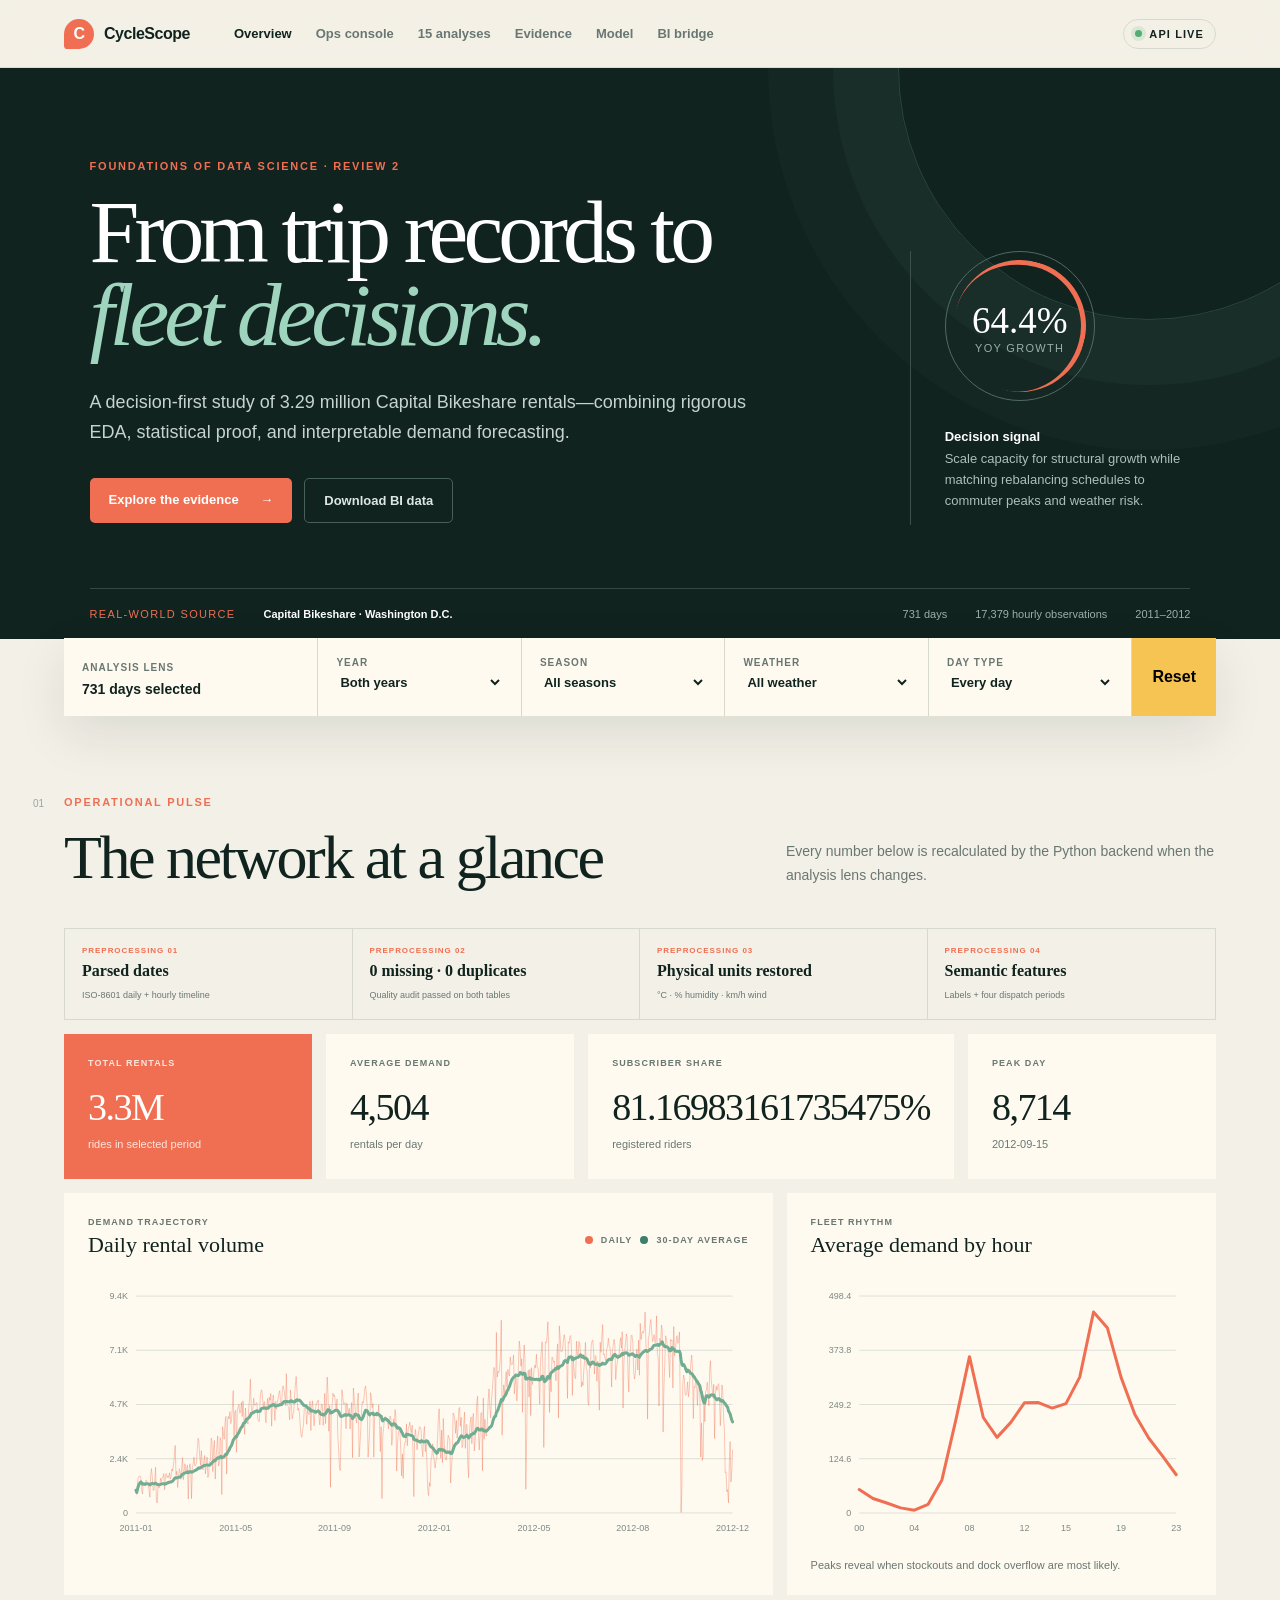
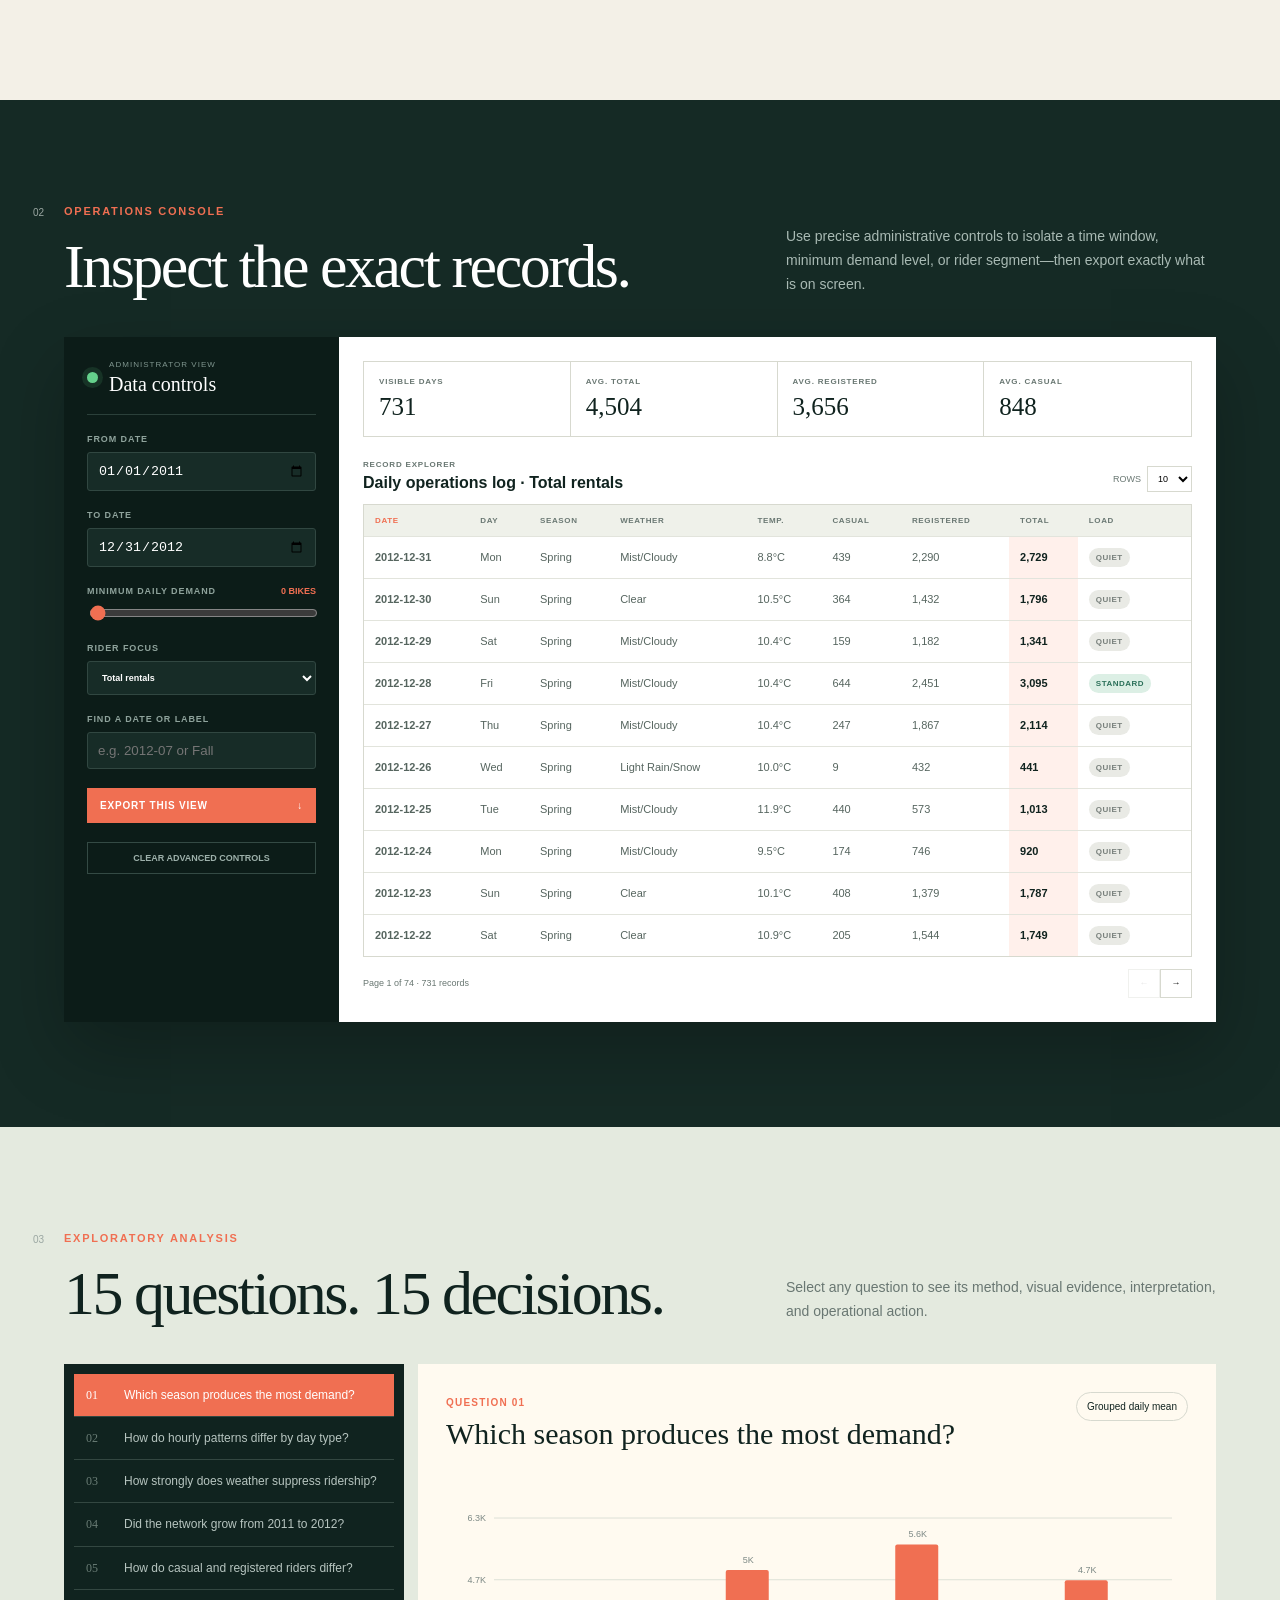
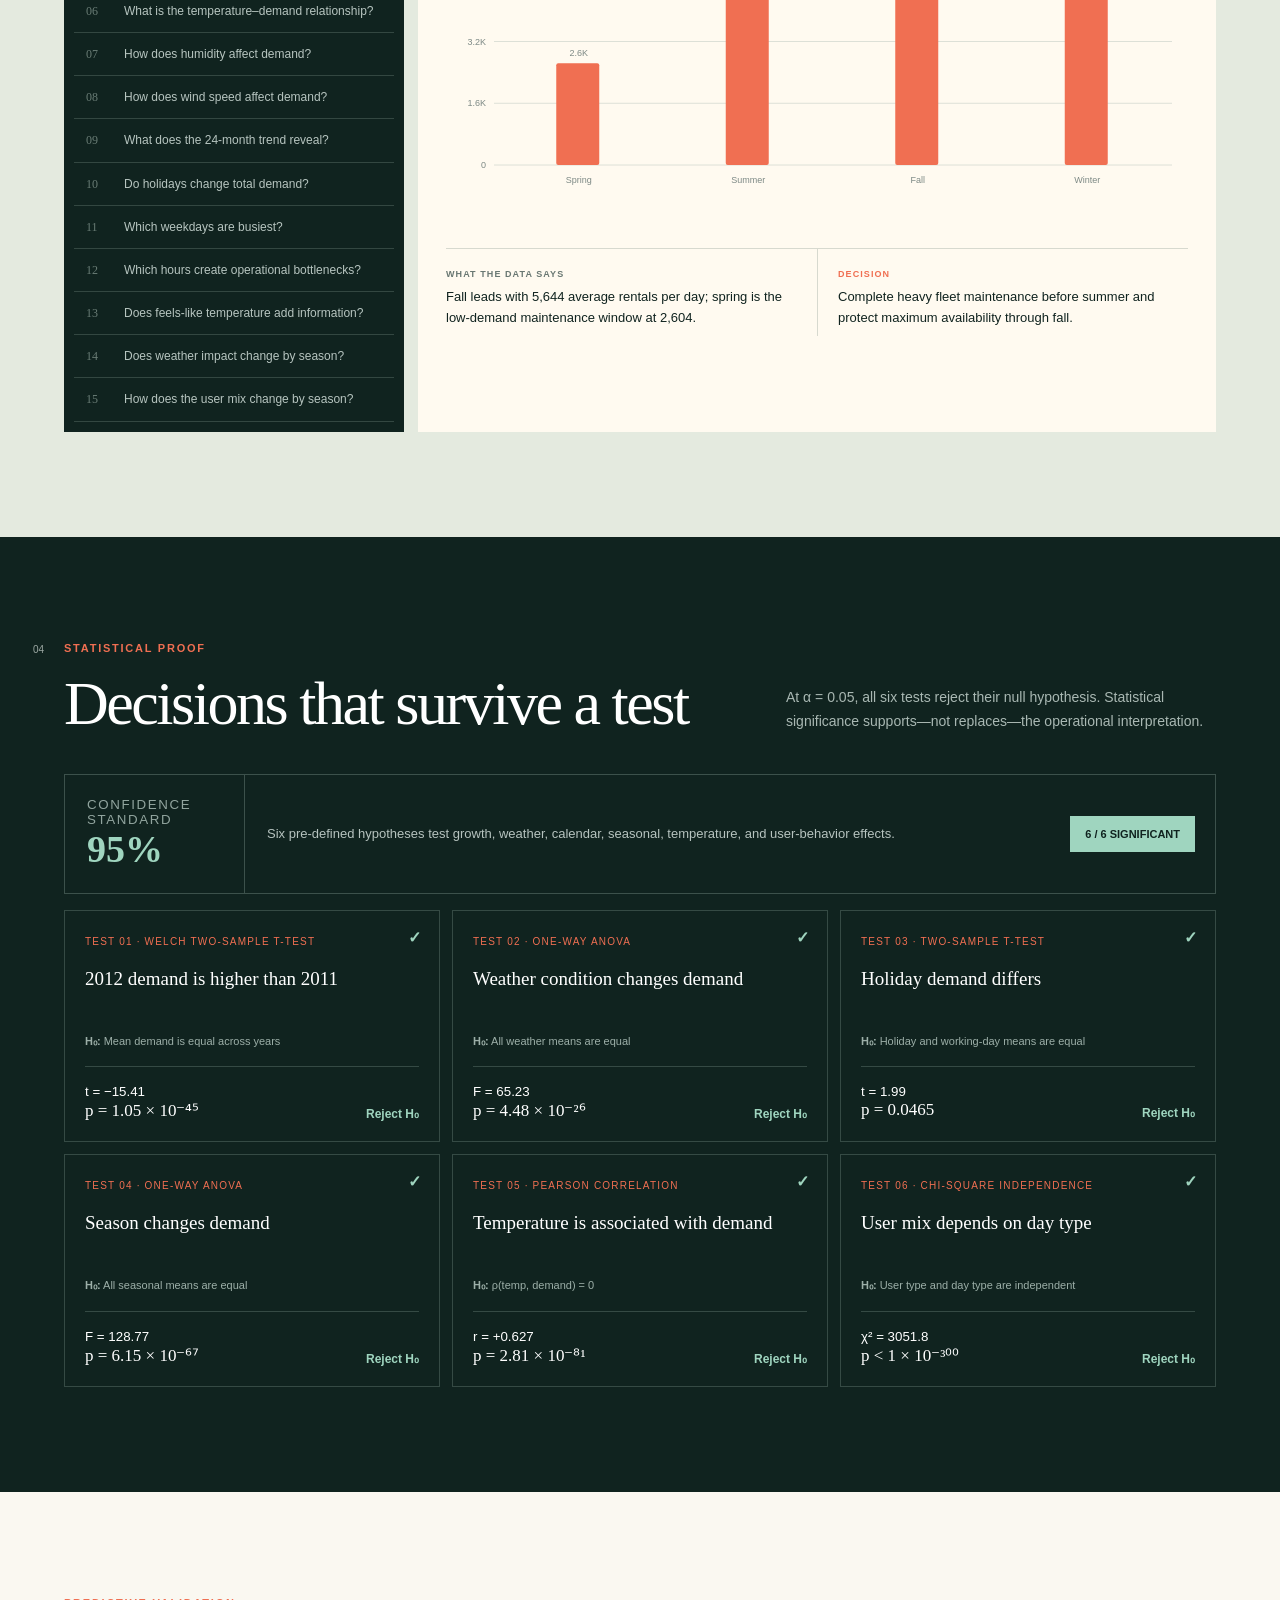
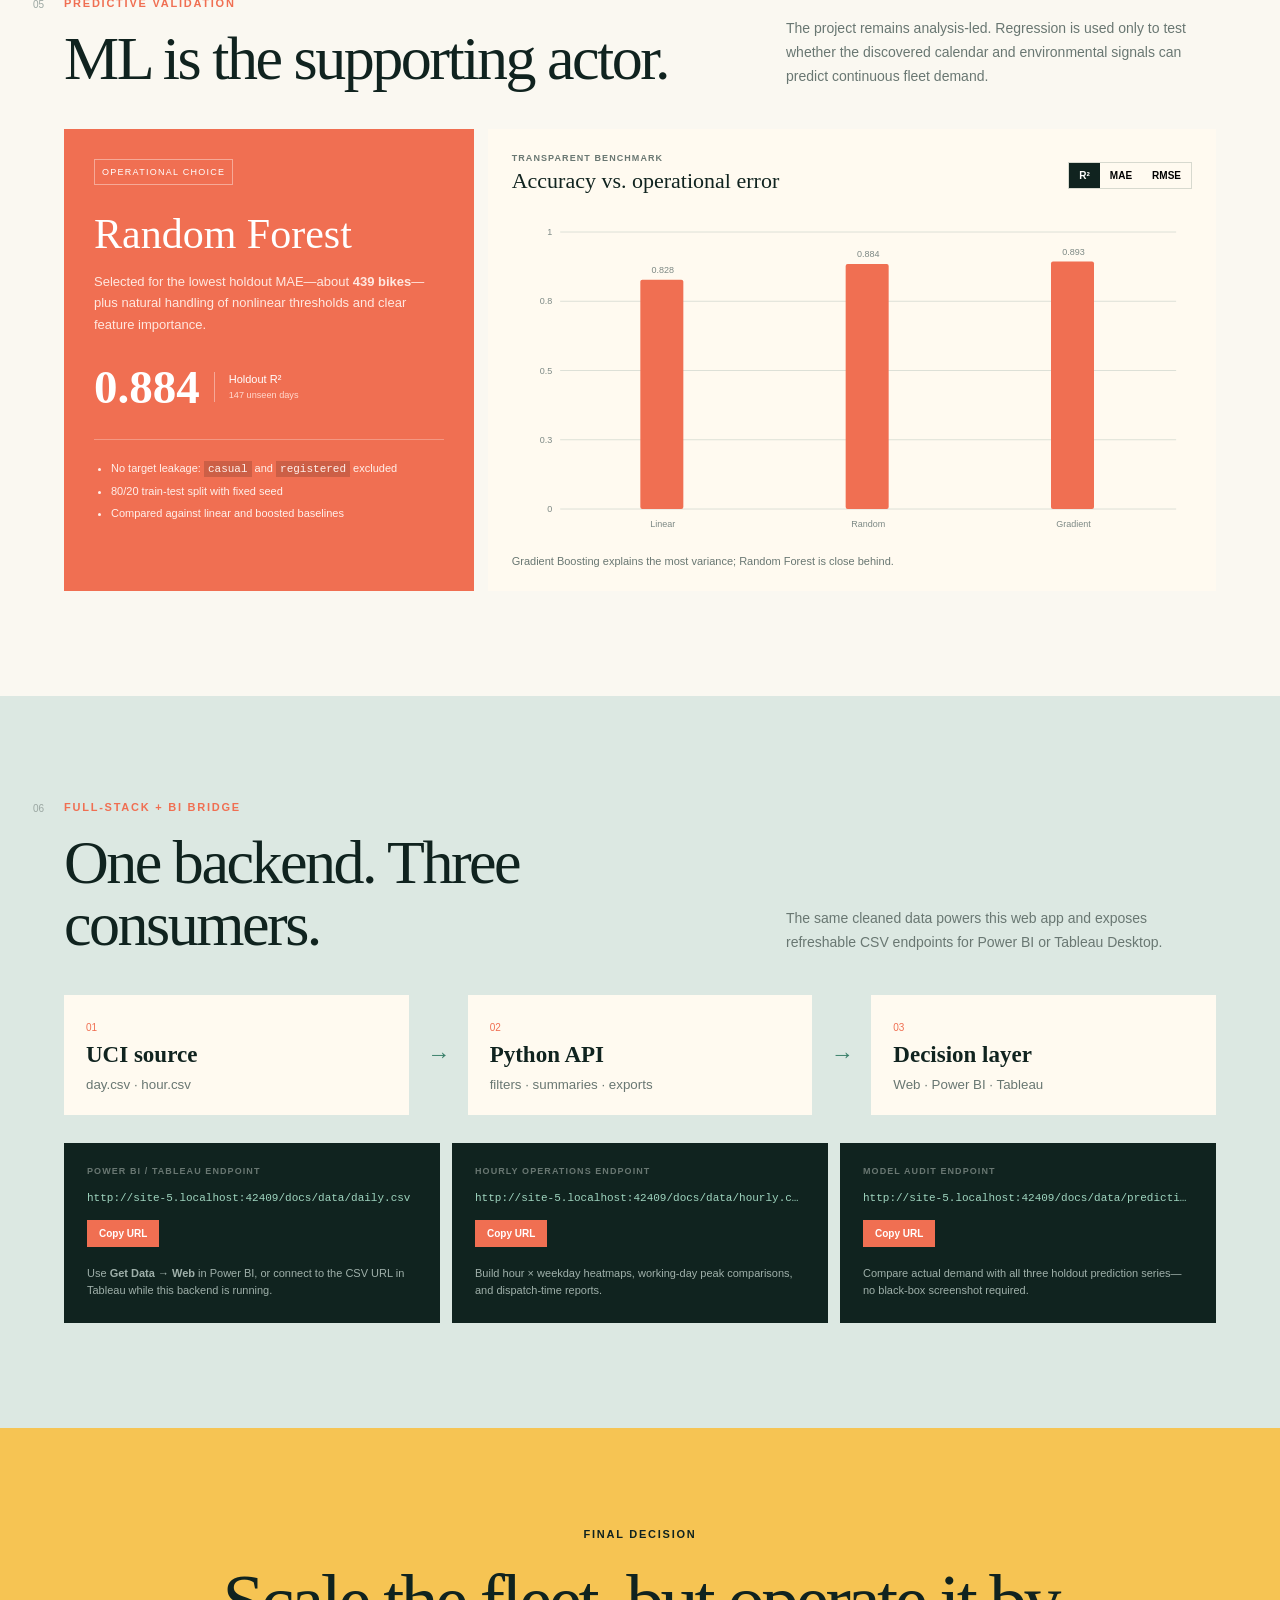
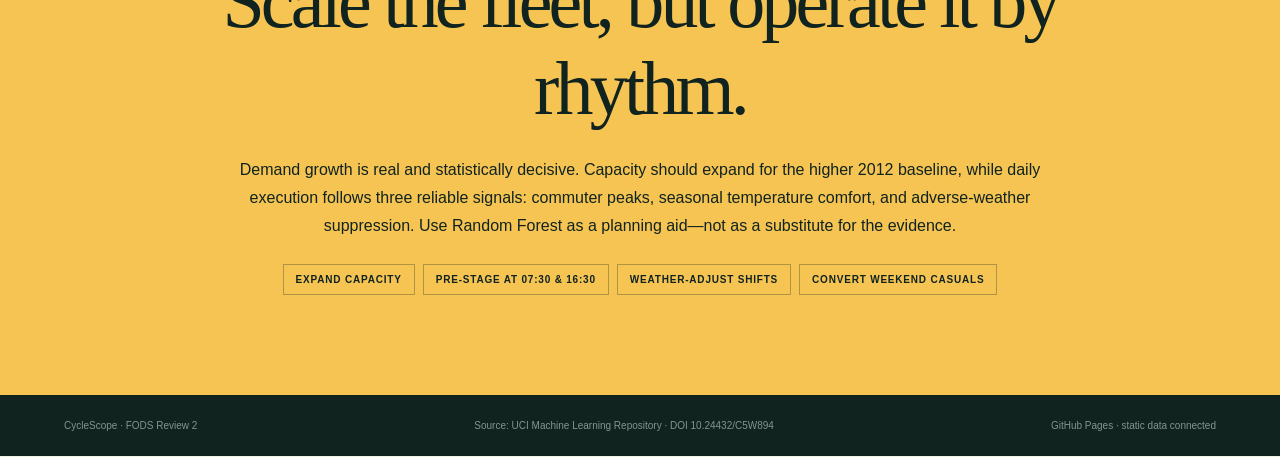
==== commit cdf572ec: "Fix GitHub Pages asset paths" ====
--- a/docs/index.html
+++ b/docs/index.html
@@ -6,7 +6,7 @@
   <meta name="viewport" content="width=device-width, initial-scale=1">
   <meta name="description" content="Interactive Capital Bikeshare demand case study with EDA, hypothesis tests, ML validation, and BI exports.">
   <title>CycleScope — Bike Demand Intelligence</title>
-  <link rel="stylesheet" href="/styles.css">
+  <link rel="stylesheet" href="./styles.css">
 </head>
 <body>
   <header class="topbar">
@@ -135,6 +135,6 @@
   </main>
   <footer><span>CycleScope · FODS Review 2</span><span>Source: UCI Machine Learning Repository · DOI 10.24432/C5W894</span><span id="footer-status">Backend connected</span></footer>
   <div class="toast" id="toast" role="status">Copied to clipboard</div>
-  <script src="/app.js" defer></script>
+  <script src="./app.js" defer></script>
 </body>
 </html>
--- a/docs/styles.css
+++ b/docs/styles.css
@@ -0,0 +1,17 @@
+:root{--ink:#10231f;--paper:#f3f0e7;--cream:#fffaf0;--mint:#9fd5bf;--mint-dark:#397f69;--coral:#f06f52;--yellow:#f6c453;--muted:#697772;--line:#d7d9cf;--white:#fff;--shadow:0 18px 50px rgba(16,35,31,.10)}
+*{box-sizing:border-box}html{scroll-behavior:smooth}body{margin:0;background:var(--paper);color:var(--ink);font-family:Inter,"Segoe UI",Arial,sans-serif}button,select{font:inherit}a{color:inherit;text-decoration:none}.topbar{height:68px;padding:0 clamp(20px,5vw,80px);display:flex;align-items:center;gap:44px;background:rgba(243,240,231,.92);backdrop-filter:blur(14px);position:sticky;top:0;z-index:30;border-bottom:1px solid rgba(16,35,31,.1)}.brand{display:flex;align-items:center;gap:10px;font-weight:800;letter-spacing:-.03em}.brand-mark{width:30px;height:30px;border-radius:50% 50% 50% 12%;background:var(--coral);color:#fff;display:grid;place-items:center}.topbar nav{display:flex;gap:24px;flex:1}.topbar nav a{font-size:13px;color:var(--muted);font-weight:650}.topbar nav a:hover,.topbar nav a.active{color:var(--ink)}.live-pill{display:flex;align-items:center;gap:7px;padding:8px 11px;border:1px solid var(--line);border-radius:999px;font-size:11px;text-transform:uppercase;letter-spacing:.1em;font-weight:800}.live-pill i{width:7px;height:7px;border-radius:50%;background:#53ad72;box-shadow:0 0 0 4px rgba(83,173,114,.15)}
+.hero{background:var(--ink);color:#fff;padding:92px clamp(24px,7vw,110px) 0;overflow:hidden;position:relative}.hero:after{content:"";position:absolute;width:500px;height:500px;border:1px solid rgba(159,213,191,.18);border-radius:50%;right:-120px;top:-250px;box-shadow:0 0 0 65px rgba(159,213,191,.035),0 0 0 130px rgba(159,213,191,.025)}.eyebrow{text-transform:uppercase;letter-spacing:.16em;font-size:11px;font-weight:850;color:var(--coral);margin:0 0 18px}.hero-grid{display:grid;grid-template-columns:minmax(0,1.45fr) minmax(280px,.55fr);gap:80px;align-items:end;position:relative;z-index:1}.hero h1{font-family:Georgia,serif;font-weight:400;font-size:clamp(49px,7vw,92px);line-height:.93;letter-spacing:-.055em;max-width:850px;margin:0}.hero h1 em{color:var(--mint);font-weight:400}.lede{font-size:18px;line-height:1.7;color:#c7d3ce;max-width:680px;margin:30px 0}.hero-actions{display:flex;gap:12px;margin-bottom:65px}.button{padding:14px 19px;border-radius:5px;font-size:13px;font-weight:800}.button.primary{background:var(--coral);color:#fff}.button.primary span{margin-left:18px}.button.ghost{border:1px solid #47605a;color:#dce7e3}.hero-proof{border-left:1px solid #3c514c;padding-left:34px;margin-bottom:63px}.proof-ring{width:150px;height:150px;border-radius:50%;border:1px solid #526a63;display:grid;place-content:center;text-align:center;margin-bottom:25px;position:relative}.proof-ring:after{content:"";inset:8px;position:absolute;border-radius:50%;border-top:5px solid var(--coral);border-right:5px solid var(--coral);transform:rotate(15deg)}.proof-ring span{font-family:Georgia,serif;font-size:37px}.proof-ring small{color:#9bb0a9;font-size:11px;text-transform:uppercase;letter-spacing:.12em}.hero-proof p{font-size:13px;color:#aebeb8;line-height:1.65}.hero-proof b{color:#fff}.source-strip{display:flex;gap:28px;align-items:center;padding:19px 0;border-top:1px solid #344943;font-size:11px;position:relative;z-index:2;color:#9eafa9}.source-strip span:first-child{text-transform:uppercase;letter-spacing:.12em;color:var(--coral)}.source-strip b{color:#fff;margin-right:auto}
+.filter-dock{margin:-1px clamp(20px,5vw,80px) 0;display:grid;grid-template-columns:1.25fr repeat(4,1fr) auto;background:var(--cream);box-shadow:var(--shadow);position:relative;z-index:5}.filter-dock>div,.filter-dock label{padding:19px 18px;border-right:1px solid var(--line)}.dock-label,.filter-dock label{font-size:10px;text-transform:uppercase;letter-spacing:.1em;color:var(--muted);font-weight:800}.filter-dock b{display:block;margin-top:6px;font-size:14px}.filter-dock select{display:block;width:100%;border:0;background:transparent;color:var(--ink);font-size:13px;font-weight:700;margin-top:6px;outline:0}.reset{border:0;background:var(--yellow);padding:0 20px;font-weight:800;cursor:pointer}
+.section{padding:105px clamp(20px,5vw,80px)}.section-heading{display:flex;align-items:flex-end;justify-content:space-between;gap:30px;margin-bottom:40px}.section-heading>div{position:relative}.section-heading h2{font-family:Georgia,serif;font-weight:400;font-size:clamp(38px,5vw,62px);letter-spacing:-.04em;line-height:1;margin:0}.section-heading>p{max-width:430px;color:var(--muted);font-size:14px;line-height:1.7;margin:0}.section-no{position:absolute;left:-31px;top:2px;font-size:10px;color:#9ba7a2}.overview-section{padding-top:80px}.kpi-grid{display:grid;grid-template-columns:repeat(4,1fr);gap:14px;margin-bottom:14px}.kpi{background:var(--cream);padding:23px;border:1px solid transparent;min-height:145px}.kpi.accent{background:var(--coral);color:#fff}.kpi span,.panel-head span,.interpretation-grid span,.bi-grid article>span{display:block;text-transform:uppercase;letter-spacing:.12em;font-size:9px;font-weight:850;color:var(--muted)}.kpi.accent span,.kpi.accent small{color:#ffe5dd}.kpi strong{display:block;font-family:Georgia,serif;font-size:38px;font-weight:400;letter-spacing:-.04em;margin:17px 0 5px}.kpi small{font-size:11px;color:var(--muted)}.chart-grid{display:grid;grid-template-columns:1.65fr 1fr;gap:14px}.panel{background:var(--cream);padding:24px;min-width:0}.panel-head{display:flex;align-items:center;justify-content:space-between;gap:20px}.panel h3{font-family:Georgia,serif;font-size:22px;font-weight:400;margin:5px 0}.legend{display:flex!important;gap:8px;align-items:center!important;color:var(--muted)}.legend i{width:8px;height:8px;border-radius:50%;display:inline-block}.legend i.coral{background:var(--coral)}.legend i.mint{background:var(--mint-dark)}.chart{height:270px;margin-top:18px}.chart svg,.analysis-chart svg{width:100%;height:100%;overflow:visible}.chart-note{font-size:11px;color:var(--muted);margin:8px 0 0}.axis-text{font-size:9px;fill:#7d8985}.grid-line{stroke:#dde0d7;stroke-width:1}.tip-target{cursor:crosshair}.empty{height:100%;display:grid;place-items:center;color:var(--muted);font-size:13px}
+.analysis-section{background:#e4eadf}.analysis-workbench{display:grid;grid-template-columns:340px 1fr;gap:14px}.question-list{background:var(--ink);padding:10px;max-height:690px;overflow:auto}.question-button{width:100%;display:grid;grid-template-columns:30px 1fr;gap:8px;text-align:left;padding:13px 12px;background:transparent;color:#b7c5c0;border:0;border-bottom:1px solid #334741;cursor:pointer;font-size:12px;line-height:1.35}.question-button span{font-family:Georgia,serif;color:#697c75}.question-button.active{background:var(--coral);color:#fff}.question-button.active span{color:#fff}.analysis-canvas{background:var(--cream);padding:28px;min-width:0}.analysis-title{display:flex;justify-content:space-between;gap:20px;align-items:start}.analysis-title>div>span{color:var(--coral);font-size:10px;font-weight:850;text-transform:uppercase;letter-spacing:.12em}.analysis-title h3{font-family:Georgia,serif;font-size:30px;font-weight:400;margin:7px 0;max-width:600px}.method-pill{font-size:10px;border:1px solid var(--line);padding:8px 10px;border-radius:999px;white-space:nowrap}.analysis-chart{height:350px;margin:20px 0}.interpretation-grid{display:grid;grid-template-columns:1fr 1fr;border-top:1px solid var(--line)}.interpretation-grid>div{padding:20px 20px 0 0}.interpretation-grid .decision{border-left:1px solid var(--line);padding-left:20px}.interpretation-grid p{font-size:13px;line-height:1.6;margin:8px 0}.interpretation-grid .decision span{color:var(--coral)}
+.evidence-section{background:var(--ink);color:#fff}.evidence-section .section-heading>p{color:#a9b8b3}.evidence-banner{border:1px solid #3c514b;display:grid;grid-template-columns:180px 1fr auto;align-items:center;margin-bottom:16px}.evidence-banner>div{padding:22px;border-right:1px solid #3c514b}.evidence-banner small{display:block;color:#91a49e;text-transform:uppercase;letter-spacing:.12em}.evidence-banner strong{font-family:Georgia,serif;font-size:38px;color:var(--mint)}.evidence-banner p{padding:0 22px;color:#b6c3bf;font-size:13px}.evidence-banner>span{background:var(--mint);color:var(--ink);padding:12px 15px;margin-right:20px;font-size:11px;font-weight:900;text-transform:uppercase}.test-grid{display:grid;grid-template-columns:repeat(3,1fr);gap:12px}.test-card{border:1px solid #354a44;padding:20px;position:relative}.test-card .test-no{color:var(--coral);font-size:10px;text-transform:uppercase;letter-spacing:.12em}.test-card h3{font-family:Georgia,serif;font-weight:400;font-size:19px;min-height:46px}.test-card p{font-size:11px;color:#9cafa8;line-height:1.5}.test-result{display:flex;justify-content:space-between;align-items:end;border-top:1px solid #354a44;padding-top:15px;margin-top:17px}.test-result b{color:var(--mint);font-size:12px}.test-result span{font-family:Georgia,serif;font-size:17px}.test-card:after{content:"✓";position:absolute;right:18px;top:17px;color:var(--mint);font-weight:900}
+.model-section{background:#faf8f1}.model-layout{display:grid;grid-template-columns:.72fr 1.28fr;gap:14px}.model-choice{background:var(--coral);color:#fff;padding:30px}.choice-tag{display:inline-block;text-transform:uppercase;font-size:9px;letter-spacing:.14em;border:1px solid rgba(255,255,255,.4);padding:7px}.model-choice h3{font-family:Georgia,serif;font-size:42px;font-weight:400;margin:25px 0 10px}.model-choice p{font-size:13px;line-height:1.65;color:#ffe8e0}.model-score{display:flex;gap:14px;align-items:center;margin:25px 0}.model-score strong{font-family:Georgia,serif;font-size:47px}.model-score span{font-size:11px;line-height:1.4;border-left:1px solid rgba(255,255,255,.4);padding-left:14px}.model-score small{color:#ffd9ce}.model-choice ul{padding:17px 0 0 17px;border-top:1px solid rgba(255,255,255,.28);font-size:11px;line-height:2;color:#fff0eb}.model-choice code{background:rgba(0,0,0,.15);padding:2px 4px}.metric-switch{display:flex;border:1px solid var(--line)}.metric-switch button{border:0;background:transparent;padding:7px 10px;font-size:10px;font-weight:800;cursor:pointer}.metric-switch button.active{background:var(--ink);color:#fff}.model-panel .chart{height:330px}
+.bi-section{background:#dce8e2}.pipeline{display:grid;grid-template-columns:1fr auto 1fr auto 1fr;gap:18px;align-items:center;margin:10px 0 28px}.pipeline>div{background:var(--cream);padding:22px}.pipeline span{color:var(--coral);font-size:10px}.pipeline b{display:block;font-family:Georgia,serif;font-size:23px;margin:7px 0}.pipeline small{color:var(--muted)}.pipeline i{font-size:23px;color:var(--mint-dark)}.bi-grid{display:grid;grid-template-columns:repeat(3,1fr);gap:12px}.bi-grid article{background:var(--ink);color:#fff;padding:23px;min-width:0}.bi-grid code{display:block;color:var(--mint);font-size:11px;white-space:nowrap;overflow:hidden;text-overflow:ellipsis;padding:16px 0}.bi-grid .copy{background:var(--coral);border:0;color:#fff;padding:8px 12px;font-size:10px;font-weight:850;cursor:pointer}.bi-grid p{color:#9fb0aa;font-size:11px;line-height:1.6;margin:18px 0 0}.conclusion{padding:100px max(24px,12vw);text-align:center;background:var(--yellow)}.conclusion .eyebrow{color:var(--ink)}.conclusion h2{font-family:Georgia,serif;font-size:clamp(45px,6vw,76px);font-weight:400;letter-spacing:-.05em;margin:0}.conclusion>p:not(.eyebrow){max-width:850px;margin:24px auto;font-size:16px;line-height:1.75}.conclusion div{display:flex;justify-content:center;gap:8px;flex-wrap:wrap}.conclusion div span{border:1px solid rgba(16,35,31,.3);padding:9px 12px;font-size:10px;text-transform:uppercase;font-weight:850;letter-spacing:.08em}footer{background:var(--ink);color:#82968f;padding:25px clamp(20px,5vw,80px);display:flex;justify-content:space-between;font-size:10px}.toast{position:fixed;right:24px;bottom:24px;background:var(--ink);color:#fff;padding:13px 18px;font-size:12px;opacity:0;transform:translateY(10px);transition:.2s;z-index:50}.toast.show{opacity:1;transform:none}
+@media(max-width:950px){.topbar nav{display:none}.live-pill{margin-left:auto}.hero-grid,.analysis-workbench,.model-layout{grid-template-columns:1fr}.hero-proof{display:flex;gap:25px;align-items:center}.proof-ring{flex:none}.filter-dock{grid-template-columns:repeat(2,1fr)}.filter-dock>div{grid-column:1/-1}.kpi-grid{grid-template-columns:repeat(2,1fr)}.chart-grid{grid-template-columns:1fr}.question-list{display:flex;overflow:auto;max-height:none}.question-button{min-width:230px}.test-grid,.bi-grid{grid-template-columns:repeat(2,1fr)}}
+@media(max-width:620px){.hero{padding-top:65px}.hero-grid{gap:20px}.hero h1{font-size:50px}.hero-proof{display:none}.source-strip{flex-wrap:wrap}.source-strip b{width:100%}.filter-dock{margin:0;grid-template-columns:1fr 1fr}.filter-dock label{padding:14px}.section{padding:75px 18px}.section-heading{display:block}.section-heading>p{margin-top:18px}.section-no{display:none}.kpi-grid,.test-grid,.bi-grid{grid-template-columns:1fr}.chart{height:230px}.analysis-canvas{padding:20px}.analysis-title{display:block}.analysis-chart{height:280px}.interpretation-grid{grid-template-columns:1fr}.interpretation-grid .decision{border-left:0;padding-left:0}.evidence-banner{grid-template-columns:1fr}.evidence-banner>span{margin:15px}.pipeline{grid-template-columns:1fr}.pipeline i{transform:rotate(90deg);text-align:center}footer{flex-direction:column;gap:8px}}
+.quality-strip{display:grid;grid-template-columns:repeat(4,1fr);border:1px solid var(--line);margin-bottom:14px}.quality-strip>div{padding:17px;border-right:1px solid var(--line)}.quality-strip>div:last-child{border-right:0}.quality-strip span{display:block;font-size:8px;text-transform:uppercase;letter-spacing:.12em;color:var(--coral);font-weight:900}.quality-strip b{display:block;font-family:Georgia,serif;font-size:16px;margin:7px 0 4px}.quality-strip small{font-size:9px;color:var(--muted)}
+@media(max-width:950px){.quality-strip{grid-template-columns:repeat(2,1fr)}}
+@media(max-width:620px){.quality-strip{grid-template-columns:1fr}.quality-strip>div{border-right:0;border-bottom:1px solid var(--line)}}
+.admin-section{background:#152a25;color:#fff}.admin-section .section-heading>p{color:#a9bab4}.admin-shell{display:grid;grid-template-columns:275px minmax(0,1fr);background:#fff;color:var(--ink);box-shadow:0 28px 70px rgba(0,0,0,.24)}.admin-controls{background:#0c1c18;color:#fff;padding:23px;display:flex;flex-direction:column;gap:19px}.console-title{display:flex;align-items:center;gap:11px;border-bottom:1px solid #2b403a;padding-bottom:18px}.console-dot{width:11px;height:11px;border-radius:50%;background:#65d18c;box-shadow:0 0 0 5px rgba(101,209,140,.12)}.console-title small{display:block;color:#7f958e;text-transform:uppercase;letter-spacing:.13em;font-size:8px}.console-title b{display:block;margin-top:4px;font-family:Georgia,serif;font-size:20px;font-weight:400}.admin-controls label{font-size:9px;text-transform:uppercase;letter-spacing:.1em;color:#8fa39c;font-weight:800}.admin-controls input,.admin-controls select{display:block;width:100%;margin-top:8px;background:#172c27;color:#fff;border:1px solid #314741;border-radius:3px;padding:10px;outline:0}.admin-controls input:focus,.admin-controls select:focus{border-color:var(--mint)}.admin-controls input[type=range]{padding:0;accent-color:var(--coral)}.admin-controls output{float:right;color:var(--coral);letter-spacing:0}.admin-export{background:var(--coral);padding:12px 13px;font-size:10px;font-weight:900;text-transform:uppercase;letter-spacing:.08em;display:flex;justify-content:space-between}.clear-advanced{background:transparent;border:1px solid #344a44;color:#9db0aa;padding:10px;font-size:9px;text-transform:uppercase;font-weight:800;cursor:pointer}.admin-data{padding:24px;min-width:0}.admin-kpis{display:grid;grid-template-columns:repeat(4,1fr);border:1px solid var(--line)}.admin-kpis>div{padding:15px;border-right:1px solid var(--line)}.admin-kpis>div:last-child{border-right:0}.admin-kpis span,.table-head span{display:block;text-transform:uppercase;letter-spacing:.1em;font-size:8px;color:var(--muted);font-weight:900}.admin-kpis strong{display:block;font-family:Georgia,serif;font-size:25px;font-weight:400;margin-top:7px}.table-head{display:flex;justify-content:space-between;align-items:end;padding:23px 0 12px}.table-head b{display:block;margin-top:5px}.table-head label{font-size:9px;text-transform:uppercase;color:var(--muted)}.table-head select{margin-left:6px;border:1px solid var(--line);background:#fff;padding:6px}.table-wrap{overflow:auto;border:1px solid var(--line)}table{width:100%;border-collapse:collapse;white-space:nowrap;font-size:11px}th{text-align:left;background:#eff1ea;color:#6a7873;text-transform:uppercase;font-size:8px;letter-spacing:.08em;padding:11px;cursor:pointer}th.sorted{color:var(--coral)}td{padding:11px;border-top:1px solid #e2e4dc;color:#56655f}tbody tr:hover{background:#fff9ed}td.focus-col{background:#fff0eb;color:var(--ink)}.load{display:inline-block;padding:5px 7px;border-radius:99px;font-size:8px;text-transform:uppercase;font-weight:900;letter-spacing:.06em}.load.surge{background:#ffe0d8;color:#b9452d}.load.normal{background:#dcefe5;color:#2c715a}.load.quiet{background:#e9eae5;color:#78807c}.no-records{text-align:center;padding:35px}.pagination{display:flex;align-items:center;justify-content:space-between;padding-top:12px;font-size:9px;color:var(--muted)}.pagination button{border:1px solid var(--line);background:#fff;width:32px;height:29px;cursor:pointer}.pagination button:disabled{opacity:.35;cursor:not-allowed}
+@media(max-width:950px){.admin-shell{grid-template-columns:1fr}.admin-controls{display:grid;grid-template-columns:repeat(2,1fr)}.console-title,.admin-export,.clear-advanced{grid-column:1/-1}}
+@media(max-width:620px){.admin-controls{grid-template-columns:1fr}.admin-kpis{grid-template-columns:repeat(2,1fr)}.admin-kpis>div:nth-child(2){border-right:0}.admin-data{padding:15px}}
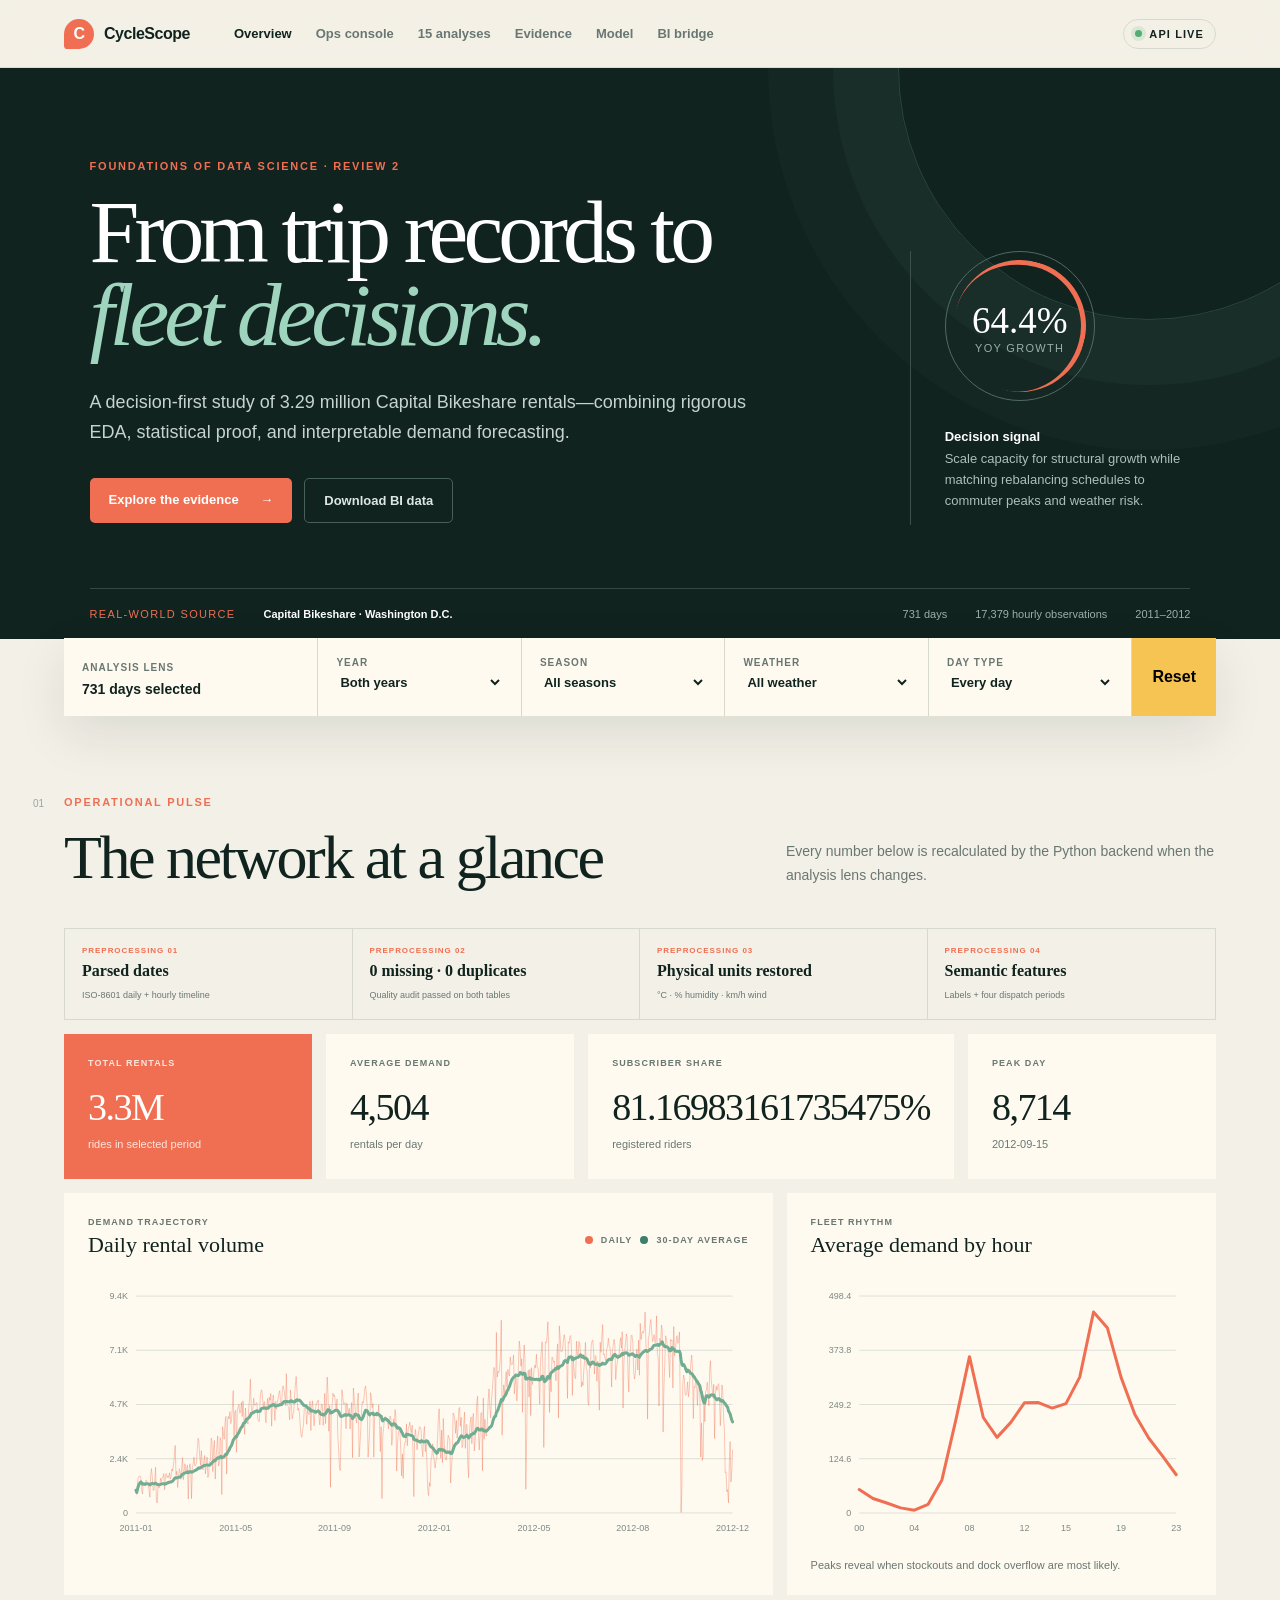
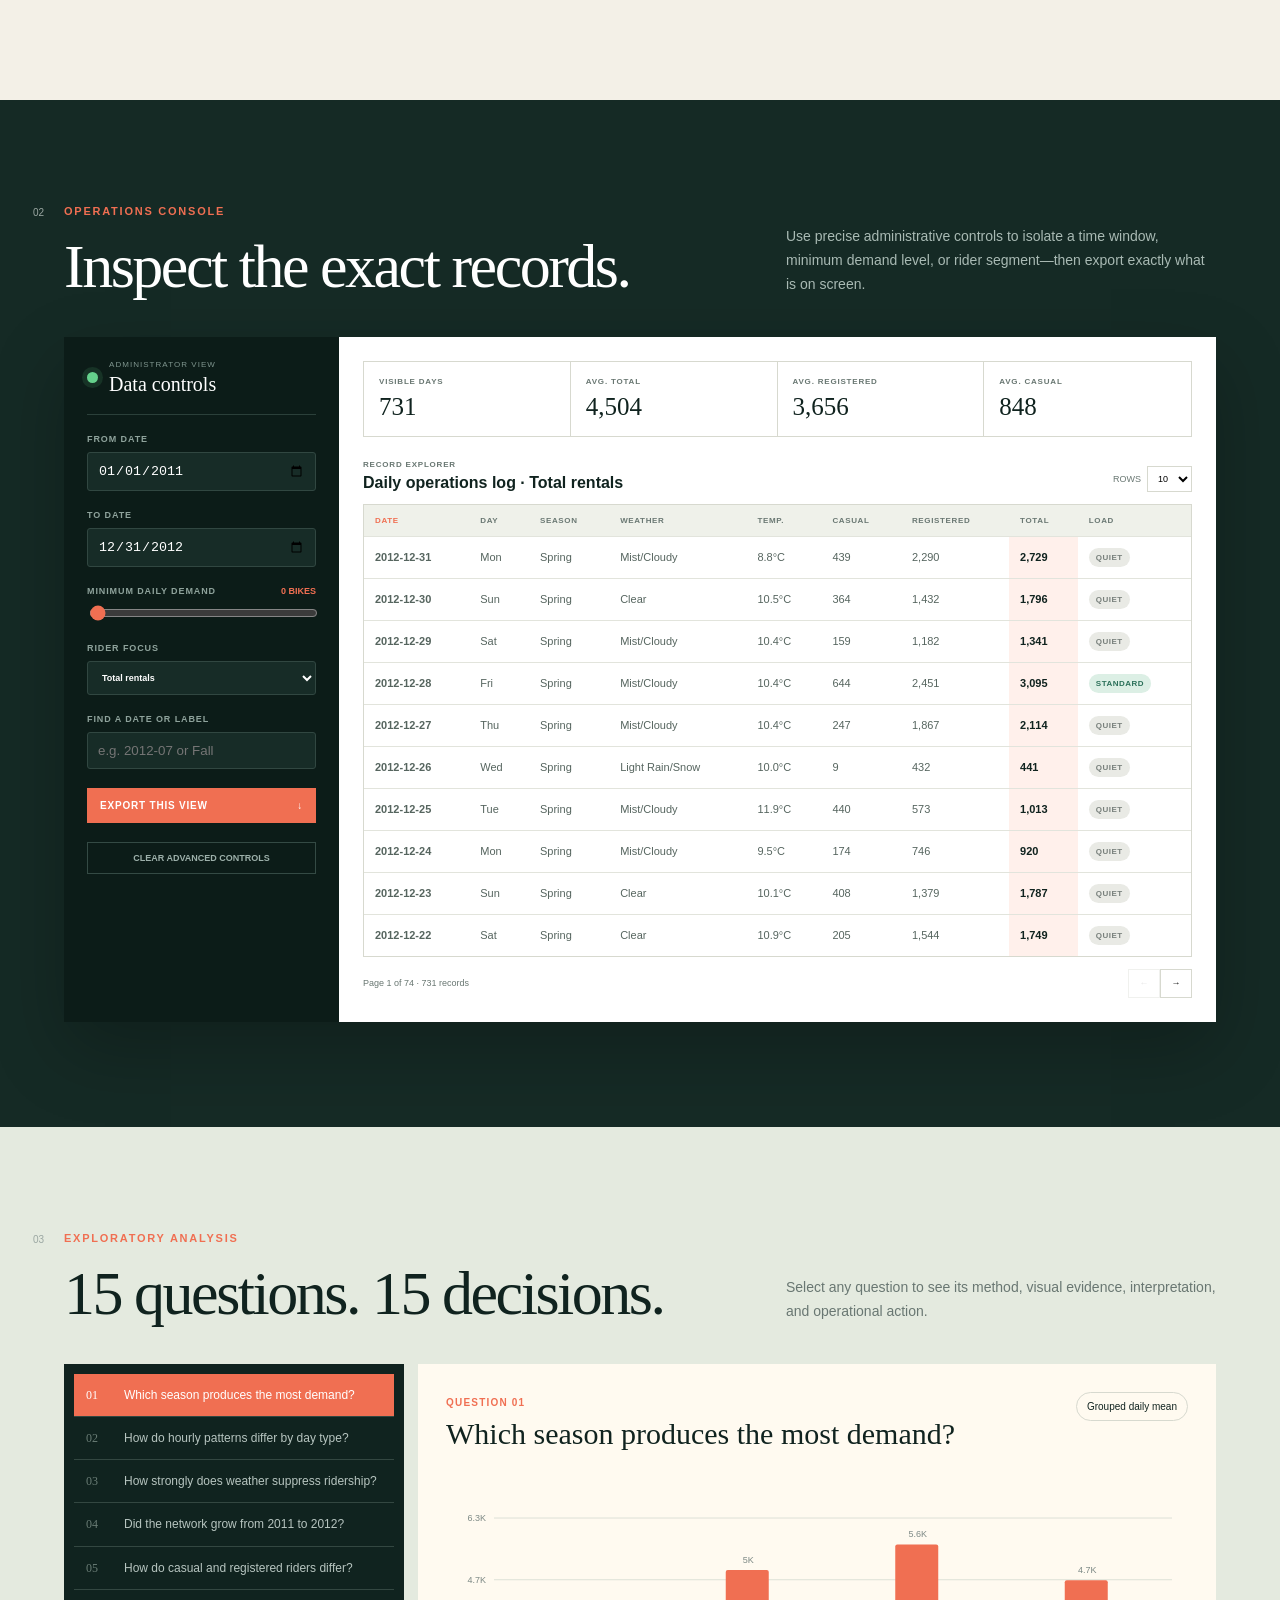
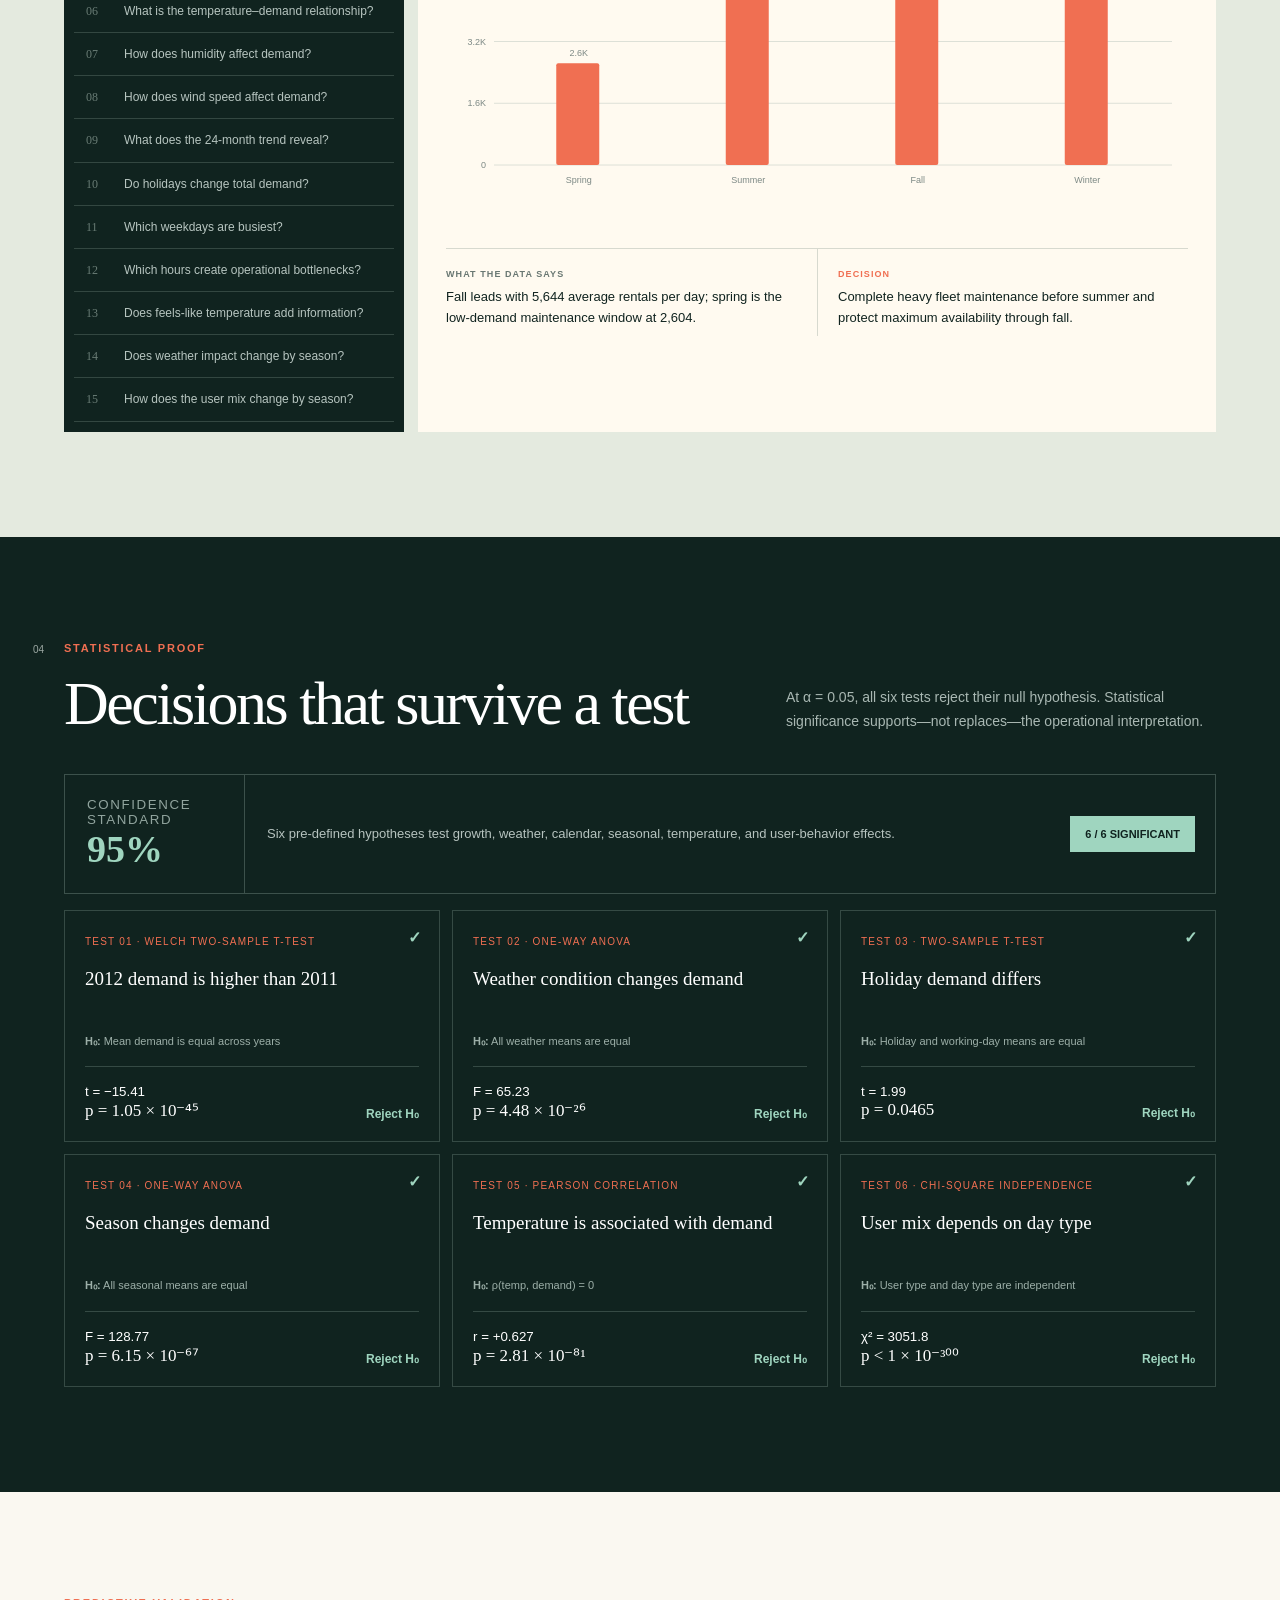
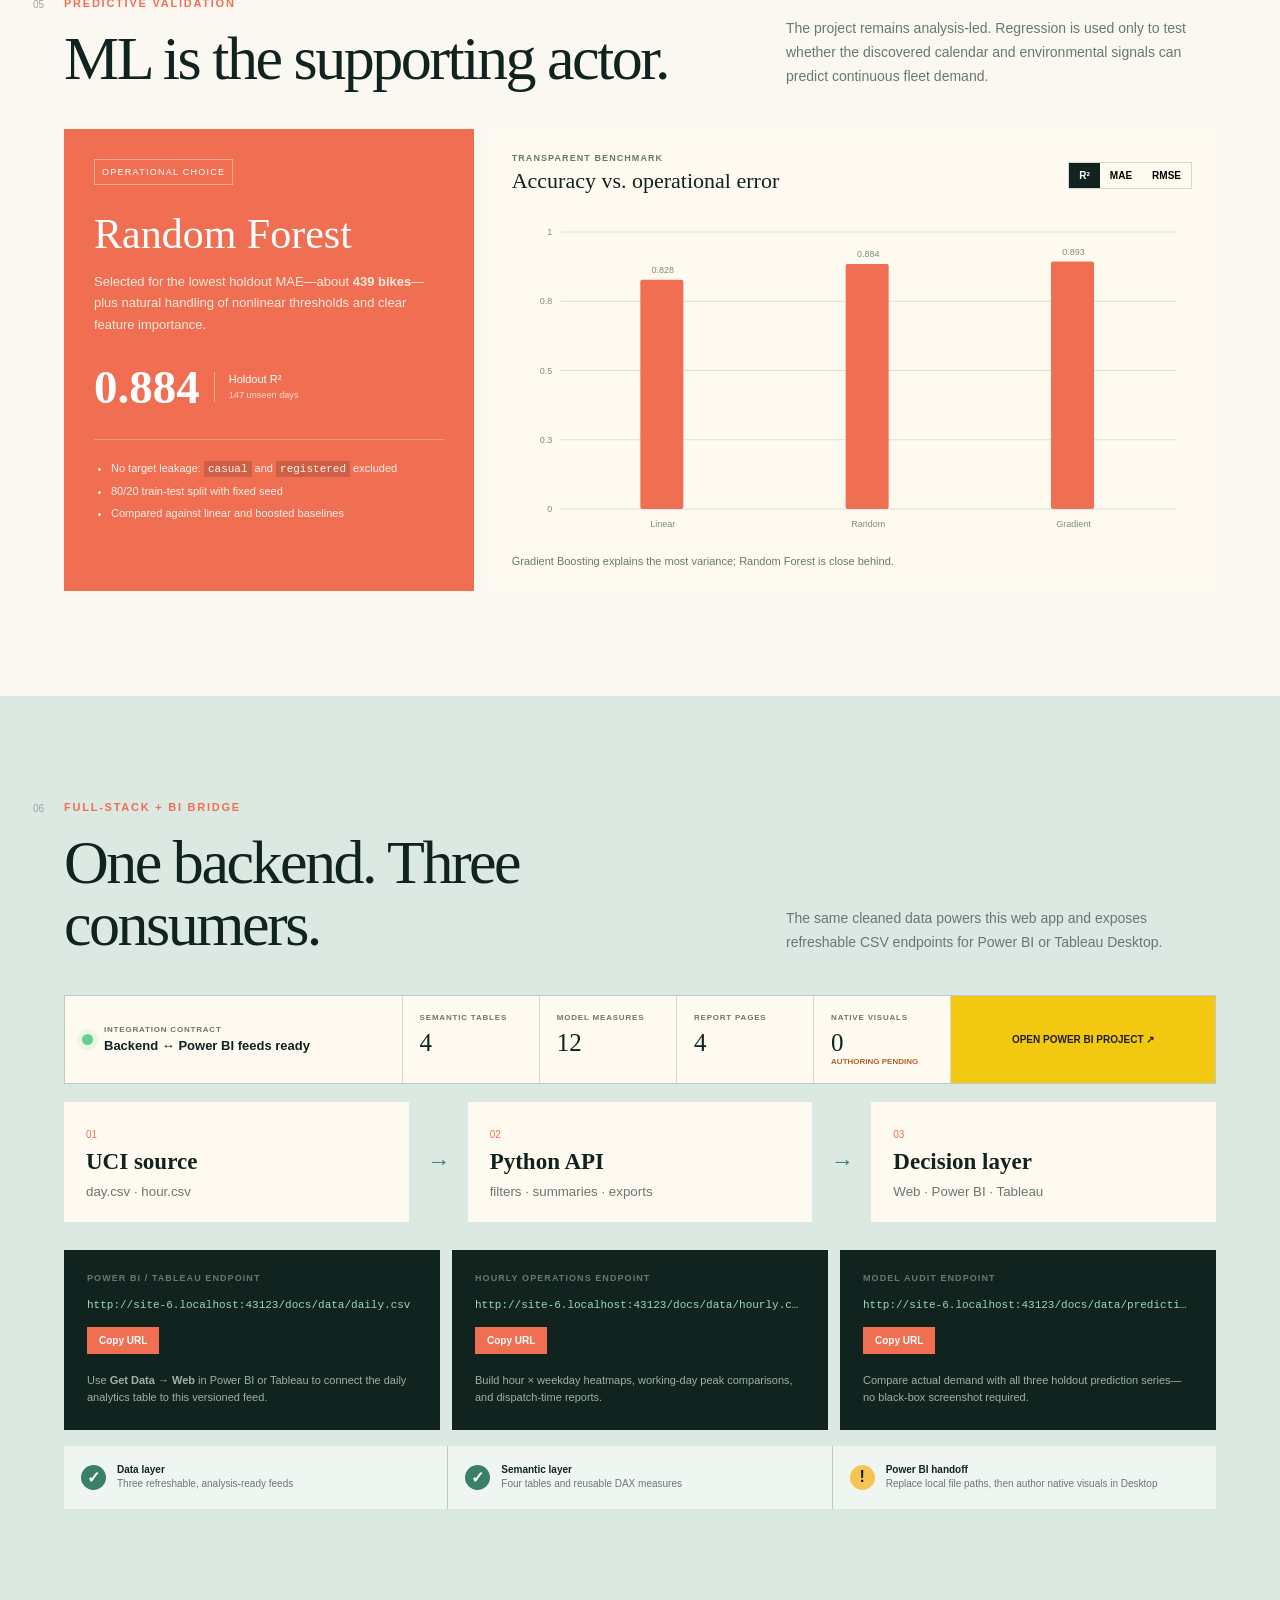
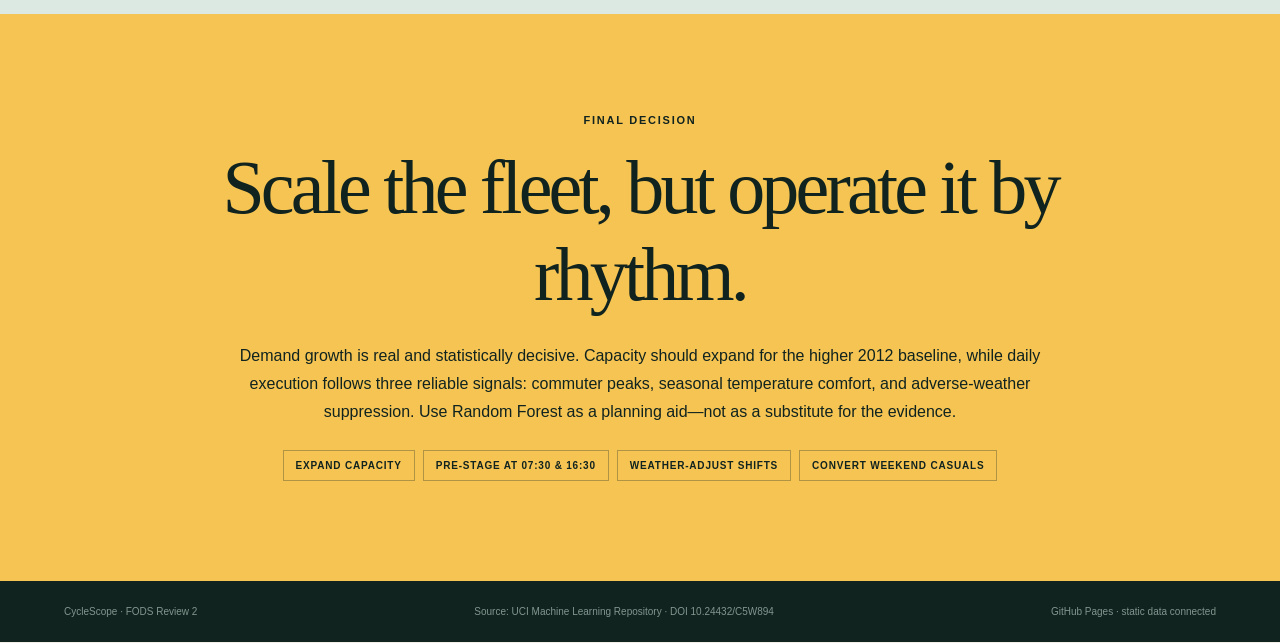
==== commit b02f1910: "Expose Power BI integration contract in dashboard" ====
--- a/docs/index.html
+++ b/docs/index.html
@@ -121,12 +121,21 @@
 
     <section class="section bi-section" id="bi">
       <div class="section-heading"><div><span class="section-no">06</span><p class="eyebrow">Full-stack + BI bridge</p><h2>One backend. Three consumers.</h2></div><p>The same cleaned data powers this web app and exposes refreshable CSV endpoints for Power BI or Tableau Desktop.</p></div>
+      <div class="powerbi-contract">
+        <div class="contract-status"><span class="console-dot"></span><div><small>Integration contract</small><b>Backend ↔ Power BI feeds ready</b></div></div>
+        <div><small>Semantic tables</small><strong id="pbi-tables">4</strong></div>
+        <div><small>Model measures</small><strong id="pbi-measures">12</strong></div>
+        <div><small>Report pages</small><strong id="pbi-pages">4</strong></div>
+        <div class="authoring-state"><small>Native visuals</small><strong id="pbi-visuals">0</strong><span>Authoring pending</span></div>
+        <a id="pbi-project" href="https://github.com/Ganesh2006646/foundations-of-data-science/tree/main/review%20-2/power_bi_dashboard" target="_blank" rel="noreferrer">Open Power BI project ↗</a>
+      </div>
       <div class="pipeline" aria-label="Data pipeline"><div><span>01</span><b>UCI source</b><small>day.csv · hour.csv</small></div><i>→</i><div><span>02</span><b>Python API</b><small>filters · summaries · exports</small></div><i>→</i><div><span>03</span><b>Decision layer</b><small>Web · Power BI · Tableau</small></div></div>
       <div class="bi-grid">
-        <article><span>Power BI / Tableau endpoint</span><code id="daily-url">http://127.0.0.1:8000/api/bi/daily.csv</code><button class="copy" data-copy="daily-url">Copy URL</button><p>Use <b>Get Data → Web</b> in Power BI, or connect to the CSV URL in Tableau while this backend is running.</p></article>
+        <article><span>Power BI / Tableau endpoint</span><code id="daily-url">http://127.0.0.1:8000/api/powerbi/daily.csv</code><button class="copy" data-copy="daily-url">Copy URL</button><p>Use <b>Get Data → Web</b> in Power BI or Tableau to connect the daily analytics table to this versioned feed.</p></article>
         <article><span>Hourly operations endpoint</span><code id="hourly-url">http://127.0.0.1:8000/api/bi/hourly.csv</code><button class="copy" data-copy="hourly-url">Copy URL</button><p>Build hour × weekday heatmaps, working-day peak comparisons, and dispatch-time reports.</p></article>
         <article><span>Model audit endpoint</span><code id="model-url">http://127.0.0.1:8000/api/bi/predictions.csv</code><button class="copy" data-copy="model-url">Copy URL</button><p>Compare actual demand with all three holdout prediction series—no black-box screenshot required.</p></article>
       </div>
+      <div class="bi-proof"><div><span>✓</span><p><b>Data layer</b>Three refreshable, analysis-ready feeds</p></div><div><span>✓</span><p><b>Semantic layer</b>Four tables and reusable DAX measures</p></div><div class="pending"><span>!</span><p><b>Power BI handoff</b>Replace local file paths, then author native visuals in Desktop</p></div></div>
     </section>
 
     <section class="conclusion">
--- a/docs/styles.css
+++ b/docs/styles.css
@@ -15,3 +15,6 @@
 .admin-section{background:#152a25;color:#fff}.admin-section .section-heading>p{color:#a9bab4}.admin-shell{display:grid;grid-template-columns:275px minmax(0,1fr);background:#fff;color:var(--ink);box-shadow:0 28px 70px rgba(0,0,0,.24)}.admin-controls{background:#0c1c18;color:#fff;padding:23px;display:flex;flex-direction:column;gap:19px}.console-title{display:flex;align-items:center;gap:11px;border-bottom:1px solid #2b403a;padding-bottom:18px}.console-dot{width:11px;height:11px;border-radius:50%;background:#65d18c;box-shadow:0 0 0 5px rgba(101,209,140,.12)}.console-title small{display:block;color:#7f958e;text-transform:uppercase;letter-spacing:.13em;font-size:8px}.console-title b{display:block;margin-top:4px;font-family:Georgia,serif;font-size:20px;font-weight:400}.admin-controls label{font-size:9px;text-transform:uppercase;letter-spacing:.1em;color:#8fa39c;font-weight:800}.admin-controls input,.admin-controls select{display:block;width:100%;margin-top:8px;background:#172c27;color:#fff;border:1px solid #314741;border-radius:3px;padding:10px;outline:0}.admin-controls input:focus,.admin-controls select:focus{border-color:var(--mint)}.admin-controls input[type=range]{padding:0;accent-color:var(--coral)}.admin-controls output{float:right;color:var(--coral);letter-spacing:0}.admin-export{background:var(--coral);padding:12px 13px;font-size:10px;font-weight:900;text-transform:uppercase;letter-spacing:.08em;display:flex;justify-content:space-between}.clear-advanced{background:transparent;border:1px solid #344a44;color:#9db0aa;padding:10px;font-size:9px;text-transform:uppercase;font-weight:800;cursor:pointer}.admin-data{padding:24px;min-width:0}.admin-kpis{display:grid;grid-template-columns:repeat(4,1fr);border:1px solid var(--line)}.admin-kpis>div{padding:15px;border-right:1px solid var(--line)}.admin-kpis>div:last-child{border-right:0}.admin-kpis span,.table-head span{display:block;text-transform:uppercase;letter-spacing:.1em;font-size:8px;color:var(--muted);font-weight:900}.admin-kpis strong{display:block;font-family:Georgia,serif;font-size:25px;font-weight:400;margin-top:7px}.table-head{display:flex;justify-content:space-between;align-items:end;padding:23px 0 12px}.table-head b{display:block;margin-top:5px}.table-head label{font-size:9px;text-transform:uppercase;color:var(--muted)}.table-head select{margin-left:6px;border:1px solid var(--line);background:#fff;padding:6px}.table-wrap{overflow:auto;border:1px solid var(--line)}table{width:100%;border-collapse:collapse;white-space:nowrap;font-size:11px}th{text-align:left;background:#eff1ea;color:#6a7873;text-transform:uppercase;font-size:8px;letter-spacing:.08em;padding:11px;cursor:pointer}th.sorted{color:var(--coral)}td{padding:11px;border-top:1px solid #e2e4dc;color:#56655f}tbody tr:hover{background:#fff9ed}td.focus-col{background:#fff0eb;color:var(--ink)}.load{display:inline-block;padding:5px 7px;border-radius:99px;font-size:8px;text-transform:uppercase;font-weight:900;letter-spacing:.06em}.load.surge{background:#ffe0d8;color:#b9452d}.load.normal{background:#dcefe5;color:#2c715a}.load.quiet{background:#e9eae5;color:#78807c}.no-records{text-align:center;padding:35px}.pagination{display:flex;align-items:center;justify-content:space-between;padding-top:12px;font-size:9px;color:var(--muted)}.pagination button{border:1px solid var(--line);background:#fff;width:32px;height:29px;cursor:pointer}.pagination button:disabled{opacity:.35;cursor:not-allowed}
 @media(max-width:950px){.admin-shell{grid-template-columns:1fr}.admin-controls{display:grid;grid-template-columns:repeat(2,1fr)}.console-title,.admin-export,.clear-advanced{grid-column:1/-1}}
 @media(max-width:620px){.admin-controls{grid-template-columns:1fr}.admin-kpis{grid-template-columns:repeat(2,1fr)}.admin-kpis>div:nth-child(2){border-right:0}.admin-data{padding:15px}}
+.powerbi-contract{display:grid;grid-template-columns:1.6fr repeat(4,.65fr) 1.25fr;background:var(--cream);border:1px solid #b9cdc4;margin-bottom:18px;align-items:stretch}.powerbi-contract>div{padding:17px;border-right:1px solid var(--line)}.powerbi-contract small{display:block;text-transform:uppercase;letter-spacing:.1em;font-size:8px;color:var(--muted);font-weight:900}.powerbi-contract strong{display:block;font-family:Georgia,serif;font-size:25px;font-weight:400;margin-top:7px}.contract-status{display:flex;align-items:center;gap:11px}.contract-status b{display:block;margin-top:4px;font-size:13px}.authoring-state span{display:block;color:#b6602f;font-size:8px;text-transform:uppercase;font-weight:900}.powerbi-contract>a{display:grid;place-items:center;padding:14px;background:#f2c811;color:#201f1f;font-size:10px;text-transform:uppercase;font-weight:900;text-align:center}.bi-proof{display:grid;grid-template-columns:repeat(3,1fr);gap:1px;background:#b9cdc4;margin-top:16px}.bi-proof>div{display:flex;gap:11px;align-items:center;background:#eff6f2;padding:17px}.bi-proof span{display:grid;place-items:center;flex:none;width:25px;height:25px;border-radius:50%;background:var(--mint-dark);color:#fff;font-weight:900}.bi-proof .pending span{background:var(--yellow);color:var(--ink)}.bi-proof p{font-size:10px;line-height:1.45;margin:0;color:var(--muted)}.bi-proof b{display:block;color:var(--ink)}
+@media(max-width:950px){.powerbi-contract{grid-template-columns:repeat(3,1fr)}.contract-status{grid-column:span 2}.bi-proof{grid-template-columns:1fr}}
+@media(max-width:620px){.powerbi-contract{grid-template-columns:1fr 1fr}.contract-status,.powerbi-contract>a{grid-column:1/-1}}
